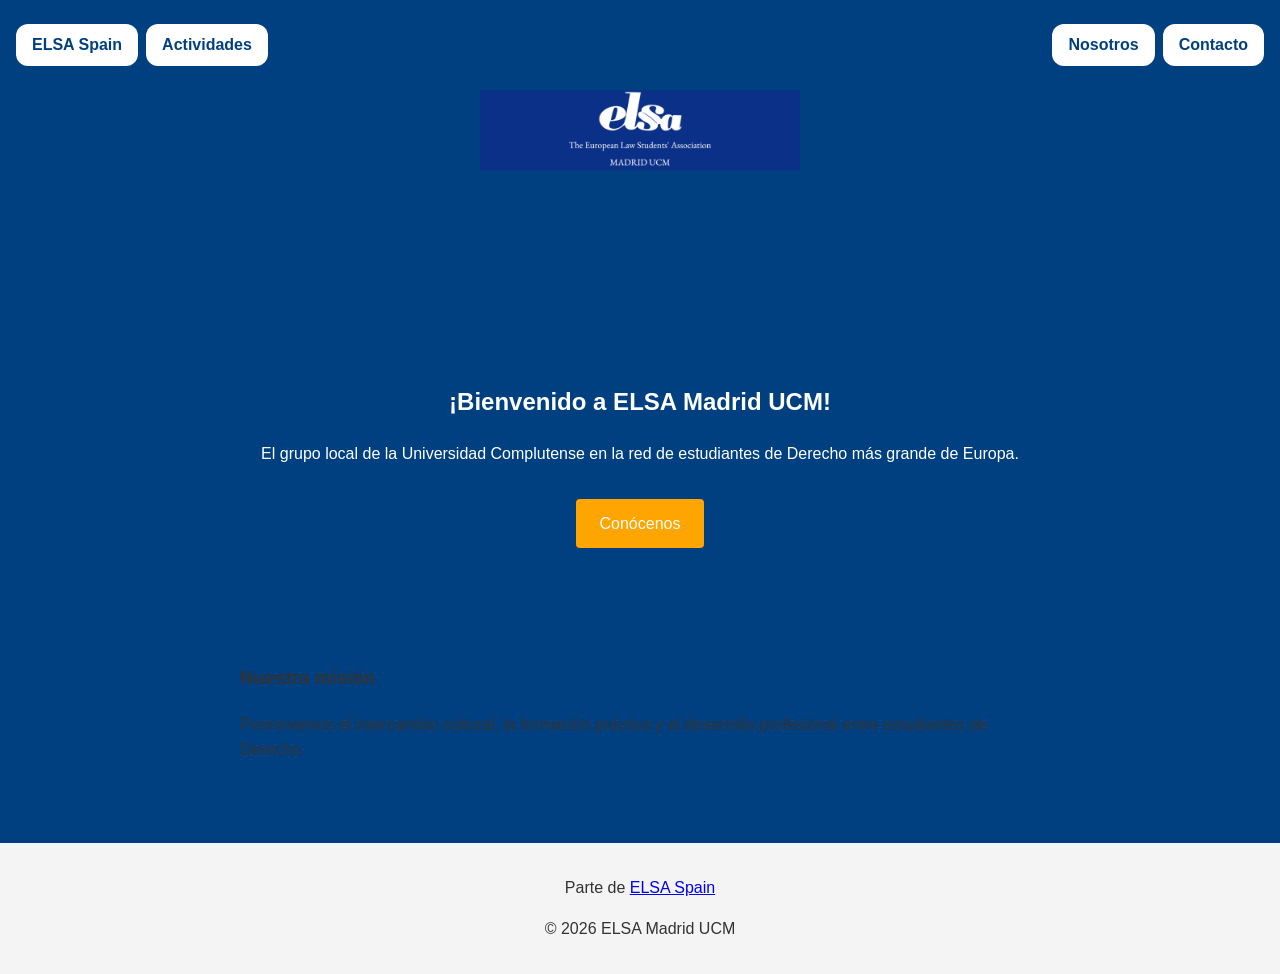
==== index.html @ 3b9e15f2 "primera vista piloto" ====
<!DOCTYPE html>
<html lang="es">
<head>
    <meta charset="UTF-8">
    <meta name="viewport" content="width=device-width, initial-scale=1.0">
    <title>ELSA Madrid UCM</title>
    <link rel="stylesheet" href="assets/css/style.css">
</head>
<body>
    <header>
        <div class="top-bar">
            <div class="left-links">
                <a href="https://elsaspain.org" target="_blank" rel="noopener">ELSA Spain</a>
                <a href="events.html">Actividades</a>
            </div>
            <div class="right-links">
                <a href="about.html">Nosotros</a>
                <a href="contact.html">Contacto</a>
            </div>
        </div>
        <div class="main-header">
            <!-- central logo, replace src with actual file name (assets/images/elsa-blue.png) -->
            <a href="index.html"><img class="logo" src="assets/images/elsa-blue.png" alt="ELSA logo"></a>
        </div>
        <nav>
            <ul>
                <li><a href="index.html">Inicio</a></li>
                <li><a href="about.html">Quiénes somos</a></li>
                <li><a href="events.html">Eventos</a></li>
                <li><a href="blog.html">Noticias</a></li>
                <li><a href="board.html">Junta local</a></li>
                <li><a href="contact.html">Contacto</a></li>
            </ul>
        </nav>
    </header>
    <main>
        <section class="hero">
            <h2>¡Bienvenido a ELSA Madrid UCM!</h2>
            <p>El grupo local de la Universidad Complutense en la red de estudiantes de Derecho más grande de Europa.</p>
            <a href="about.html">Conócenos</a>
        </section>
        <section class="overview">
            <h3>Nuestra misión</h3>
            <p>Promovemos el intercambio cultural, la formación práctica y el desarrollo profesional entre estudiantes de Derecho.</p>
        </section>
    </main>
    <script src="assets/js/main.js"></script>
    <footer style="text-align:center;padding:1rem;background:#f4f4f4;">
        <p>Parte de <a href="https://elsaspain.org" target="_blank" rel="noopener">ELSA Spain</a></p>
        <p>&copy; 2026 ELSA Madrid UCM</p>
    </footer>
</body>
</html>
---- assets/css/style.css ----
/* Color variables */
:root {
    --elsa-blue: #004080;
    --elsa-orange: #ffa500;
    --elsa-white: #ffffff;
    --text-color: #333;
}

/* Global styles */
body {
    font-family: Arial, sans-serif;
    margin: 0;
    padding: 0;
    line-height: 1.6;
    color: var(--text-color);
    background: var(--elsa-blue);
}

/* top bar links */
.top-bar {
    display: flex;
    justify-content: space-between;
    align-items: center;
    padding: 0.5rem 1rem;
}
.top-bar .left-links, .top-bar .right-links {
    display: flex;
    gap: 0.5rem;
}
.top-bar a {
    background: var(--elsa-white);
    color: var(--elsa-blue);
    padding: 0.5rem 1rem;
    border-radius: 12px;
    text-decoration: none;
    font-weight: bold;
    transition: background 0.3s;
}
.top-bar a:hover {
    background: var(--elsa-orange);
    color: var(--elsa-white);
}

/* header adjustments for logo centered */
header {
    background: var(--elsa-blue);
    color: var(--elsa-white);
    padding: 0;
    position: relative;
    z-index: 10;
}
header .main-header {
    display: flex;
    justify-content: center;
    align-items: center;
    padding: 1rem 0;
}
header .main-header img.logo {
    max-height: 80px;
    cursor: pointer;
}

nav ul {
    display: flex;
    list-style: none;
    justify-content: center;
    padding: 0;
    flex-wrap: wrap;
}
header {
    background: var(--elsa-blue);
    color: var(--elsa-white);
    padding: 1rem 0;
    position: relative;
    z-index: 10;
}
header h1 {
    margin: 0;
    text-align: center;
}
nav ul {
    display: flex;
    list-style: none;
    justify-content: center;
    padding: 0;
    flex-wrap: wrap;
}
nav li {
    margin: 0 1rem;
}
nav a {
    color: var(--elsa-white);
    text-decoration: none;
    transition: color 0.3s;
}
nav a:hover {
    color: var(--elsa-orange);
}

/* wave effect under header */
header::after {
    content: '';
    display: block;
    position: absolute;
    bottom: -1px;
    left: 0;
    width: 100%;
    height: 100px;
    background: var(--elsa-blue);
    clip-path: polygon(0 40%, 10% 33%, 20% 45%, 30% 30%, 40% 50%, 50% 35%, 60% 45%, 70% 30%, 80% 40%, 90% 25%, 100% 45%, 100% 100%, 0% 100%);
}

main {
    padding: 2rem;
    animation: fadeIn 0.8s ease-in;
}

@keyframes fadeIn {
    from { opacity: 0; transform: translateY(10px); }
    to { opacity: 1; transform: translateY(0); }
}

form {
    display: flex;
    flex-direction: column;
    max-width: 400px;
    margin: 0 auto;
}
form label {
    margin-top: 0.5rem;
}
form input, form textarea {
    padding: 0.5rem;
    margin-top: 0.25rem;
    border: 1px solid #ccc;
    border-radius: 4px;
}
button {
    margin-top: 1rem;
    padding: 0.75rem;
    background: var(--elsa-blue);
    color: var(--elsa-white);
    border: none;
    cursor: pointer;
    border-radius: 4px;
    transition: background 0.3s;
}
button:hover {
    background: var(--elsa-orange);
}

/* responsive tweaks */
@media (max-width: 600px) {
    nav ul {
        flex-direction: column;
    }
    nav li {
        margin: 0.5rem 0;
    }
}

/* hero section */
.hero {
    text-align:center;
    padding:4rem 2rem;
    background:var(--elsa-blue);
    color:var(--elsa-white);
}
.hero h2, .hero p {
    color: var(--elsa-white);
}
.hero a {
    display:inline-block;
    margin-top:1rem;
    padding:0.75rem 1.5rem;
    background:var(--elsa-orange);
    color:var(--elsa-white);
    text-decoration:none;
    border-radius:4px;
    transition: background 0.3s;
}
.hero a:hover { background: var(--elsa-white); color: var(--elsa-blue); }.hero a {
    display:inline-block;
    margin-top:1rem;
    padding:0.75rem 1.5rem;
    background:var(--elsa-orange);
    color:var(--elsa-white);
    text-decoration:none;
    border-radius:4px;
    transition: background 0.3s;
}
.hero a:hover { background: var(--elsa-white); color: var(--elsa-blue); }

.overview {
    padding:2rem;
    max-width:800px;
    margin:0 auto;
}

/* event and post cards */
.events-container, .posts-container {
    display: grid;
    grid-template-columns: repeat(auto-fit,minmax(250px,1fr));
    gap: 1rem;
}
.event-card, .post-card {
    border: 1px solid #ddd;
    border-radius: 6px;
    padding: 1rem;
    background:#fff;
    transition: transform 0.3s, box-shadow 0.3s;
}
.event-card:hover, .post-card:hover {
    transform: translateY(-4px);
    box-shadow: 0 4px 12px rgba(0,0,0,0.1);
}
.event-card h4, .post-card h4 {
    margin-top: 0;
}
.event-card small, .post-card small {
    color: #666;
}
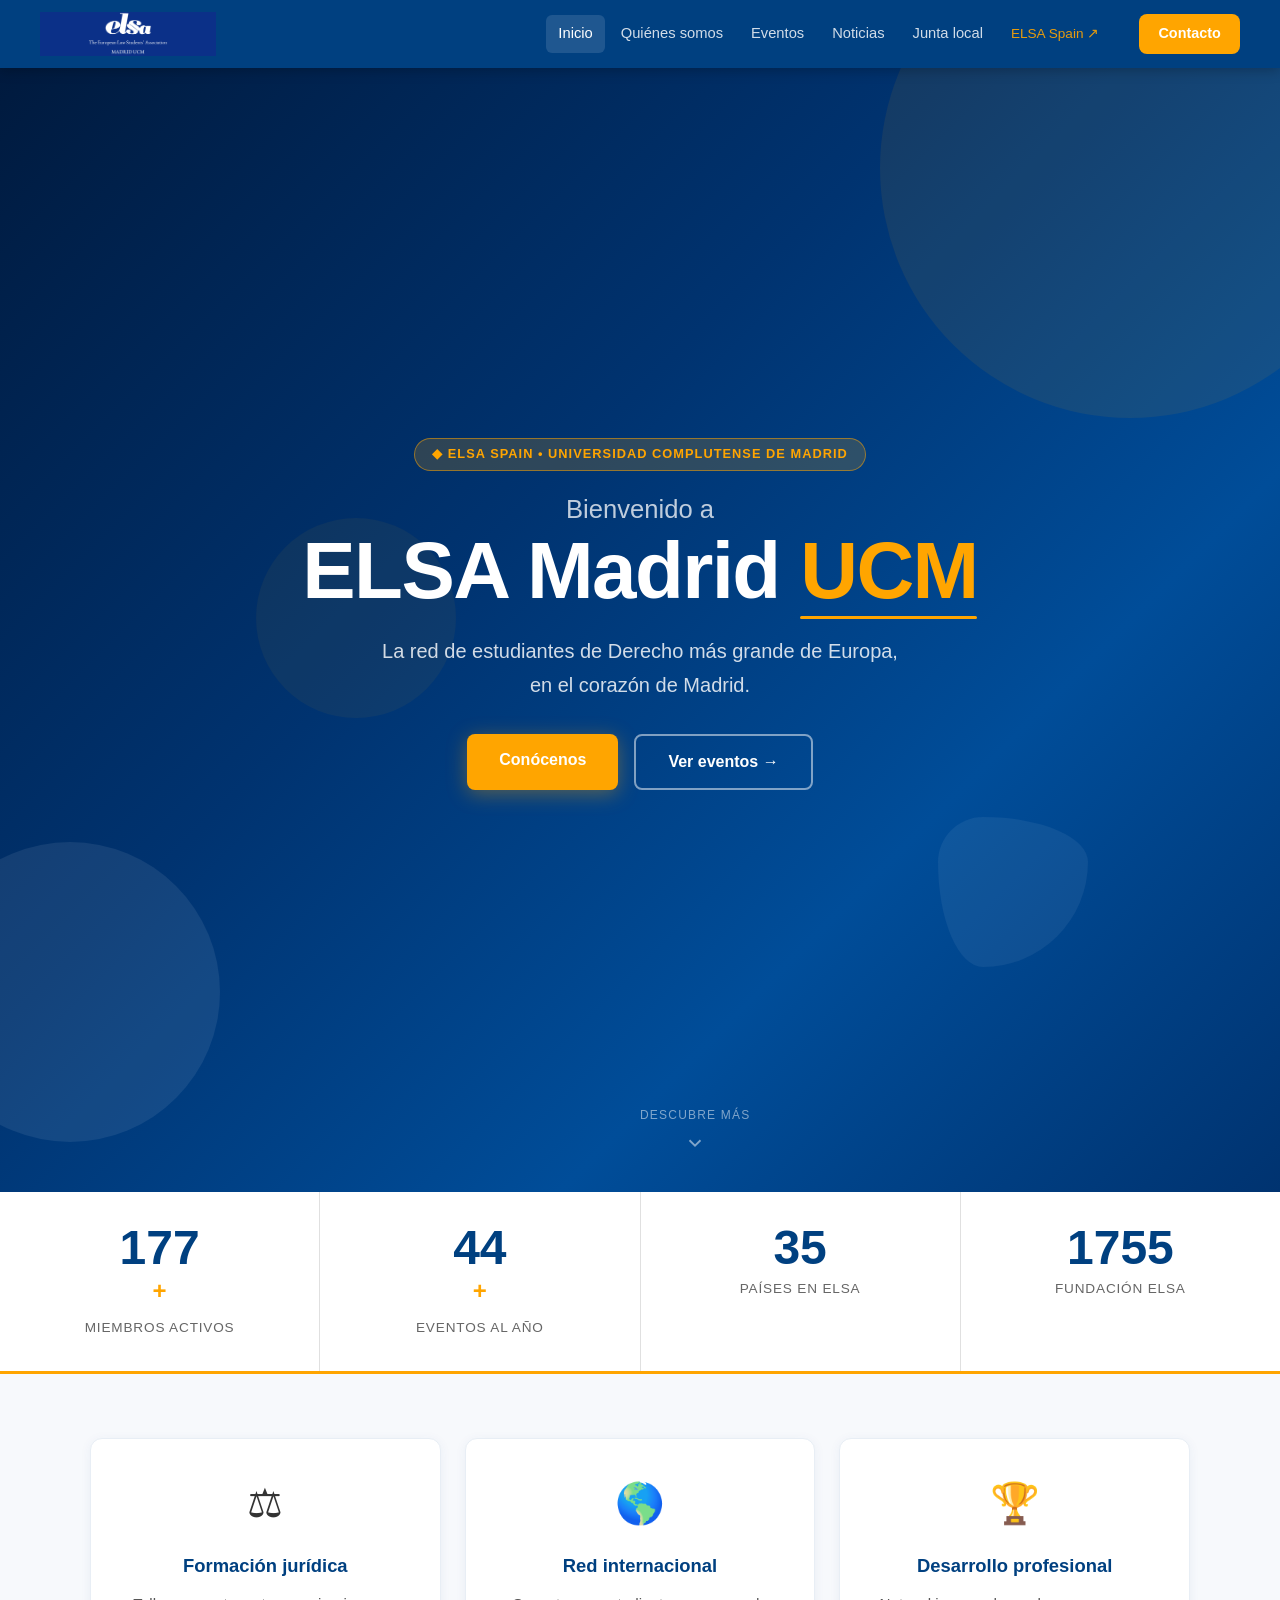
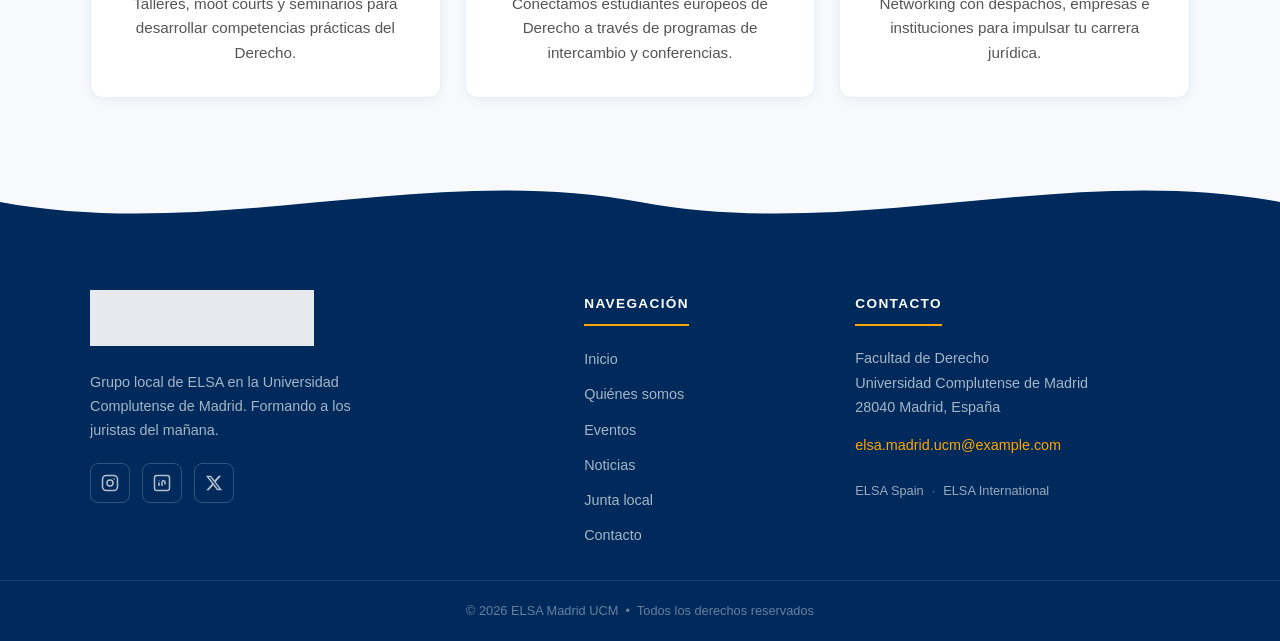
==== commit ef1ff43c: "mejorada la pantalla de inicio" ====
--- a/index.html
+++ b/index.html
@@ -7,47 +7,152 @@
     <link rel="stylesheet" href="assets/css/style.css">
 </head>
 <body>
-    <header>
-        <div class="top-bar">
-            <div class="left-links">
-                <a href="https://elsaspain.org" target="_blank" rel="noopener">ELSA Spain</a>
-                <a href="events.html">Actividades</a>
+    <header class="navbar" id="navbar">
+        <div class="navbar-inner">
+            <a href="index.html" class="navbar-logo">
+                <img src="assets/images/elsa-blue.png" alt="ELSA Madrid UCM">
+            </a>
+            <nav class="navbar-nav" id="navbar-nav">
+                <a href="index.html" class="nav-link active">Inicio</a>
+                <a href="about.html" class="nav-link">Quiénes somos</a>
+                <a href="events.html" class="nav-link">Eventos</a>
+                <a href="blog.html" class="nav-link">Noticias</a>
+                <a href="board.html" class="nav-link">Junta local</a>
+                <a href="https://elsaspain.org" class="nav-link nav-external" target="_blank" rel="noopener">ELSA Spain ↗</a>
+            </nav>
+            <a href="contact.html" class="navbar-cta">Contacto</a>
+            <button class="navbar-burger" id="navbar-burger" aria-label="Abrir menú" aria-expanded="false">
+                <span></span><span></span><span></span>
+            </button>
+        </div>
+    </header>
+    <main>
+        <!-- HERO -->
+        <section class="hero" id="hero">
+            <div class="hero-shapes">
+                <div class="shape shape-1"></div>
+                <div class="shape shape-2"></div>
+                <div class="shape shape-3"></div>
+                <div class="shape shape-4"></div>
             </div>
-            <div class="right-links">
-                <a href="about.html">Nosotros</a>
-                <a href="contact.html">Contacto</a>
+            <div class="hero-content">
+                <div class="hero-badge" data-animate="fade-down">&#9670; ELSA Spain &bull; Universidad Complutense de Madrid</div>
+                <h1 class="hero-title" data-animate="fade-up">
+                    <span class="hero-title-line">Bienvenido a</span>
+                    <span class="hero-title-main">ELSA Madrid <em>UCM</em></span>
+                </h1>
+                <p class="hero-subtitle" data-animate="fade-up" data-delay="200">
+                    La red de estudiantes de Derecho más grande de Europa,<br>en el corazón de Madrid.
+                </p>
+                <div class="hero-actions" data-animate="fade-up" data-delay="400">
+                    <a href="about.html" class="btn-primary">Conócenos</a>
+                    <a href="events.html" class="btn-outline">Ver eventos &rarr;</a>
+                </div>
+            </div>
+            <div class="hero-scroll-indicator">
+                <span>Descubre más</span>
+                <div class="scroll-chevron">
+                    <svg viewBox="0 0 24 24" fill="none" stroke="currentColor" stroke-width="2">
+                        <polyline points="6 9 12 15 18 9"></polyline>
+                    </svg>
+                </div>
+            </div>
+        </section>
+
+        <!-- STATS -->
+        <section class="stats-strip">
+            <div class="stat-item" data-animate="fade-up">
+                <span class="stat-number" data-target="200">0</span><span class="stat-suffix">+</span>
+                <span class="stat-label">Miembros activos</span>
+            </div>
+            <div class="stat-item" data-animate="fade-up" data-delay="100">
+                <span class="stat-number" data-target="50">0</span><span class="stat-suffix">+</span>
+                <span class="stat-label">Eventos al año</span>
+            </div>
+            <div class="stat-item" data-animate="fade-up" data-delay="200">
+                <span class="stat-number" data-target="40">0</span><span class="stat-suffix"></span>
+                <span class="stat-label">Países en ELSA</span>
+            </div>
+            <div class="stat-item" data-animate="fade-up" data-delay="300">
+                <span class="stat-number" data-target="1986">0</span><span class="stat-suffix"></span>
+                <span class="stat-label">Fundación ELSA</span>
+            </div>
+        </section>
+
+        <!-- OVERVIEW -->
+        <section class="overview">
+            <div class="overview-grid">
+                <div class="overview-card" data-animate="fade-up">
+                    <div class="overview-icon">&#9878;</div>
+                    <h3>Formación jurídica</h3>
+                    <p>Talleres, moot courts y seminarios para desarrollar competencias prácticas del Derecho.</p>
+                </div>
+                <div class="overview-card" data-animate="fade-up" data-delay="150">
+                    <div class="overview-icon">&#127758;</div>
+                    <h3>Red internacional</h3>
+                    <p>Conectamos estudiantes europeos de Derecho a través de programas de intercambio y conferencias.</p>
+                </div>
+                <div class="overview-card" data-animate="fade-up" data-delay="300">
+                    <div class="overview-icon">&#127942;</div>
+                    <h3>Desarrollo profesional</h3>
+                    <p>Networking con despachos, empresas e instituciones para impulsar tu carrera jurídica.</p>
+                </div>
+            </div>
+        </section>
+    </main>
+
+    <script src="assets/js/main.js"></script>
+
+    <!-- FOOTER -->
+    <footer class="site-footer">
+        <div class="footer-wave">
+            <svg viewBox="0 0 1440 80" preserveAspectRatio="none" xmlns="http://www.w3.org/2000/svg">
+                <path d="M0,40 C240,80 480,0 720,40 C960,80 1200,0 1440,40 L1440,80 L0,80 Z" fill="#002a5c"/>
+            </svg>
+        </div>
+        <div class="footer-inner">
+            <div class="footer-brand">
+                <img src="assets/images/elsa-blue.png" alt="ELSA Madrid UCM" class="footer-logo">
+                <p>Grupo local de ELSA en la Universidad Complutense de Madrid. Formando a los juristas del mañana.</p>
+                <div class="footer-social">
+                    <a href="#" aria-label="Instagram" class="social-link">
+                        <svg viewBox="0 0 24 24" fill="none" stroke="currentColor" stroke-width="2"><rect x="2" y="2" width="20" height="20" rx="5"/><circle cx="12" cy="12" r="4"/><circle cx="17.5" cy="6.5" r="1" fill="currentColor" stroke="none"/></svg>
+                    </a>
+                    <a href="#" aria-label="LinkedIn" class="social-link">
+                        <svg viewBox="0 0 24 24" fill="none" stroke="currentColor" stroke-width="2"><rect x="2" y="2" width="20" height="20" rx="3"/><line x1="8" y1="11" x2="8" y2="16"/><line x1="8" y1="8" x2="8" y2="8.5"/><path d="M12 11v5M12 11c0-1.5 1-2 2-2s2 .5 2 2v3"/></svg>
+                    </a>
+                    <a href="#" aria-label="Twitter / X" class="social-link">
+                        <svg viewBox="0 0 24 24" fill="currentColor" stroke="none"><path d="M18.244 2.25h3.308l-7.227 8.26 8.502 11.24H16.17l-5.214-6.817L4.99 21.75H1.68l7.73-8.835L1.254 2.25H8.08l4.713 6.231zm-1.161 17.52h1.833L7.084 4.126H5.117z"/></svg>
+                    </a>
+                </div>
+            </div>
+            <div class="footer-nav">
+                <h4>Navegación</h4>
+                <ul>
+                    <li><a href="index.html">Inicio</a></li>
+                    <li><a href="about.html">Quiénes somos</a></li>
+                    <li><a href="events.html">Eventos</a></li>
+                    <li><a href="blog.html">Noticias</a></li>
+                    <li><a href="board.html">Junta local</a></li>
+                    <li><a href="contact.html">Contacto</a></li>
+                </ul>
+            </div>
+            <div class="footer-contact">
+                <h4>Contacto</h4>
+                <address>
+                    <p>Facultad de Derecho<br>Universidad Complutense de Madrid<br>28040 Madrid, España</p>
+                </address>
+                <a href="mailto:elsa.madrid.ucm@example.com" class="footer-email">elsa.madrid.ucm@example.com</a>
+                <div class="footer-orgs">
+                    <a href="https://elsaspain.org" target="_blank" rel="noopener" class="footer-org-link">ELSA Spain</a>
+                    <span>·</span>
+                    <a href="https://elsa.org" target="_blank" rel="noopener" class="footer-org-link">ELSA International</a>
+                </div>
             </div>
         </div>
-        <div class="main-header">
-            <!-- central logo, replace src with actual file name (assets/images/elsa-blue.png) -->
-            <a href="index.html"><img class="logo" src="assets/images/elsa-blue.png" alt="ELSA logo"></a>
+        <div class="footer-bottom">
+            <p>&copy; 2026 ELSA Madrid UCM &nbsp;&bull;&nbsp; Todos los derechos reservados</p>
         </div>
-        <nav>
-            <ul>
-                <li><a href="index.html">Inicio</a></li>
-                <li><a href="about.html">Quiénes somos</a></li>
-                <li><a href="events.html">Eventos</a></li>
-                <li><a href="blog.html">Noticias</a></li>
-                <li><a href="board.html">Junta local</a></li>
-                <li><a href="contact.html">Contacto</a></li>
-            </ul>
-        </nav>
-    </header>
-    <main>
-        <section class="hero">
-            <h2>¡Bienvenido a ELSA Madrid UCM!</h2>
-            <p>El grupo local de la Universidad Complutense en la red de estudiantes de Derecho más grande de Europa.</p>
-            <a href="about.html">Conócenos</a>
-        </section>
-        <section class="overview">
-            <h3>Nuestra misión</h3>
-            <p>Promovemos el intercambio cultural, la formación práctica y el desarrollo profesional entre estudiantes de Derecho.</p>
-        </section>
-    </main>
-    <script src="assets/js/main.js"></script>
-    <footer style="text-align:center;padding:1rem;background:#f4f4f4;">
-        <p>Parte de <a href="https://elsaspain.org" target="_blank" rel="noopener">ELSA Spain</a></p>
-        <p>&copy; 2026 ELSA Madrid UCM</p>
     </footer>
 </body>
 </html>
--- a/assets/css/style.css
+++ b/assets/css/style.css
@@ -13,105 +13,154 @@
     padding: 0;
     line-height: 1.6;
     color: var(--text-color);
+    background: #f7f9fc;
+}
+
+/* =============================================
+   NAVBAR
+   ============================================= */
+.navbar {
     background: var(--elsa-blue);
-}
-
-/* top bar links */
-.top-bar {
-    display: flex;
-    justify-content: space-between;
+    position: sticky;
+    top: 0;
+    z-index: 200;
+    box-shadow: 0 2px 12px rgba(0,0,0,0.25);
+    transition: transform 0.3s ease;
+}
+.navbar.hide {
+    transform: translateY(-100%);
+}
+.navbar-inner {
+    display: flex;
     align-items: center;
-    padding: 0.5rem 1rem;
-}
-.top-bar .left-links, .top-bar .right-links {
-    display: flex;
-    gap: 0.5rem;
-}
-.top-bar a {
+    max-width: 1200px;
+    margin: 0 auto;
+    padding: 0 1.5rem;
+    height: 68px;
+    gap: 1rem;
+}
+
+/* Logo */
+.navbar-logo {
+    flex-shrink: 0;
+    display: flex;
+    align-items: center;
+    text-decoration: none;
+}
+.navbar-logo img {
+    height: 44px;
+    display: block;
+}
+
+/* Nav links */
+.navbar-nav {
+    display: flex;
+    align-items: center;
+    gap: 0.25rem;
+    margin-left: auto;
+}
+.nav-link {
+    color: rgba(255,255,255,0.82);
+    text-decoration: none;
+    font-size: 0.92rem;
+    font-weight: 500;
+    padding: 0.45rem 0.75rem;
+    border-radius: 6px;
+    transition: background 0.2s, color 0.2s;
+    white-space: nowrap;
+}
+.nav-link:hover,
+.nav-link.active {
+    background: rgba(255,255,255,0.12);
+    color: var(--elsa-white);
+}
+.nav-link.nav-external {
+    color: rgba(255,165,0,0.9);
+    font-size: 0.85rem;
+}
+.nav-link.nav-external:hover {
+    color: var(--elsa-orange);
+    background: rgba(255,165,0,0.1);
+}
+
+/* CTA button */
+.navbar-cta {
+    flex-shrink: 0;
+    display: inline-block;
+    padding: 0.5rem 1.2rem;
+    background: var(--elsa-orange);
+    color: var(--elsa-white);
+    text-decoration: none;
+    border-radius: 8px;
+    font-weight: 700;
+    font-size: 0.9rem;
+    margin-left: 0.75rem;
+    transition: background 0.2s, transform 0.2s;
+    white-space: nowrap;
+}
+.navbar-cta:hover {
+    background: #e69500;
+    transform: translateY(-1px);
+}
+
+/* Hamburger button */
+.navbar-burger {
+    display: none;
+    flex-direction: column;
+    justify-content: center;
+    gap: 5px;
+    background: none;
+    border: none;
+    cursor: pointer;
+    padding: 0.4rem;
+    margin-left: auto;
+    border-radius: 6px;
+    transition: background 0.2s;
+}
+.navbar-burger:hover { background: rgba(255,255,255,0.1); }
+.navbar-burger span {
+    display: block;
+    width: 24px;
+    height: 2px;
     background: var(--elsa-white);
-    color: var(--elsa-blue);
-    padding: 0.5rem 1rem;
-    border-radius: 12px;
-    text-decoration: none;
-    font-weight: bold;
-    transition: background 0.3s;
-}
-.top-bar a:hover {
-    background: var(--elsa-orange);
-    color: var(--elsa-white);
-}
-
-/* header adjustments for logo centered */
-header {
-    background: var(--elsa-blue);
-    color: var(--elsa-white);
+    border-radius: 2px;
+    transition: transform 0.3s, opacity 0.3s;
+}
+.navbar-burger.open span:nth-child(1) { transform: translateY(7px) rotate(45deg); }
+.navbar-burger.open span:nth-child(2) { opacity: 0; }
+.navbar-burger.open span:nth-child(3) { transform: translateY(-7px) rotate(-45deg); }
+
+/* Mobile */
+@media (max-width: 768px) {
+    .navbar-nav {
+        display: none;
+        flex-direction: column;
+        align-items: stretch;
+        gap: 0;
+        position: absolute;
+        top: 68px;
+        left: 0; right: 0;
+        background: #003370;
+        padding: 0.75rem 1rem 1rem;
+        box-shadow: 0 8px 20px rgba(0,0,0,0.3);
+        margin-left: 0;
+    }
+    .navbar-nav.open {
+        display: flex;
+    }
+    .nav-link {
+        padding: 0.7rem 0.75rem;
+        font-size: 1rem;
+        border-bottom: 1px solid rgba(255,255,255,0.07);
+    }
+    .nav-link:last-child { border-bottom: none; }
+    .navbar-cta { display: none; }
+    .navbar-burger { display: flex; }
+    .navbar { position: sticky; }
+}
+
+main {
     padding: 0;
-    position: relative;
-    z-index: 10;
-}
-header .main-header {
-    display: flex;
-    justify-content: center;
-    align-items: center;
-    padding: 1rem 0;
-}
-header .main-header img.logo {
-    max-height: 80px;
-    cursor: pointer;
-}
-
-nav ul {
-    display: flex;
-    list-style: none;
-    justify-content: center;
-    padding: 0;
-    flex-wrap: wrap;
-}
-header {
-    background: var(--elsa-blue);
-    color: var(--elsa-white);
-    padding: 1rem 0;
-    position: relative;
-    z-index: 10;
-}
-header h1 {
-    margin: 0;
-    text-align: center;
-}
-nav ul {
-    display: flex;
-    list-style: none;
-    justify-content: center;
-    padding: 0;
-    flex-wrap: wrap;
-}
-nav li {
-    margin: 0 1rem;
-}
-nav a {
-    color: var(--elsa-white);
-    text-decoration: none;
-    transition: color 0.3s;
-}
-nav a:hover {
-    color: var(--elsa-orange);
-}
-
-/* wave effect under header */
-header::after {
-    content: '';
-    display: block;
-    position: absolute;
-    bottom: -1px;
-    left: 0;
-    width: 100%;
-    height: 100px;
-    background: var(--elsa-blue);
-    clip-path: polygon(0 40%, 10% 33%, 20% 45%, 30% 30%, 40% 50%, 50% 35%, 60% 45%, 70% 30%, 80% 40%, 90% 25%, 100% 45%, 100% 100%, 0% 100%);
-}
-
-main {
-    padding: 2rem;
     animation: fadeIn 0.8s ease-in;
 }
 
@@ -149,52 +198,324 @@
     background: var(--elsa-orange);
 }
 
-/* responsive tweaks */
-@media (max-width: 600px) {
-    nav ul {
-        flex-direction: column;
-    }
-    nav li {
-        margin: 0.5rem 0;
-    }
-}
-
-/* hero section */
+/* =============================================
+   HERO SECTION
+   ============================================= */
 .hero {
-    text-align:center;
-    padding:4rem 2rem;
-    background:var(--elsa-blue);
-    color:var(--elsa-white);
-}
-.hero h2, .hero p {
-    color: var(--elsa-white);
-}
-.hero a {
-    display:inline-block;
-    margin-top:1rem;
-    padding:0.75rem 1.5rem;
-    background:var(--elsa-orange);
-    color:var(--elsa-white);
-    text-decoration:none;
-    border-radius:4px;
-    transition: background 0.3s;
-}
-.hero a:hover { background: var(--elsa-white); color: var(--elsa-blue); }.hero a {
-    display:inline-block;
-    margin-top:1rem;
-    padding:0.75rem 1.5rem;
-    background:var(--elsa-orange);
-    color:var(--elsa-white);
-    text-decoration:none;
-    border-radius:4px;
-    transition: background 0.3s;
-}
-.hero a:hover { background: var(--elsa-white); color: var(--elsa-blue); }
-
+    position: relative;
+    min-height: 100vh;
+    display: flex;
+    flex-direction: column;
+    align-items: center;
+    justify-content: center;
+    overflow: hidden;
+    background: linear-gradient(135deg, #001a3e 0%, #003370 40%, #004d99 70%, #003370 100%);
+    color: var(--elsa-white);
+    text-align: center;
+    padding: 6rem 2rem 8rem;
+}
+
+/* Floating decorative shapes */
+.hero-shapes {
+    position: absolute;
+    inset: 0;
+    pointer-events: none;
+    overflow: hidden;
+}
+.shape {
+    position: absolute;
+    border-radius: 50%;
+    opacity: 0.08;
+    animation: shapeDrift 12s ease-in-out infinite alternate;
+}
+.shape-1 {
+    width: 500px; height: 500px;
+    background: var(--elsa-orange);
+    top: -150px; right: -100px;
+    animation-duration: 14s;
+}
+.shape-2 {
+    width: 300px; height: 300px;
+    background: var(--elsa-white);
+    bottom: 50px; left: -80px;
+    animation-duration: 10s;
+    animation-delay: -3s;
+}
+.shape-3 {
+    width: 200px; height: 200px;
+    background: var(--elsa-orange);
+    top: 40%; left: 20%;
+    animation-duration: 16s;
+    animation-delay: -6s;
+    opacity: 0.05;
+}
+.shape-4 {
+    width: 150px; height: 150px;
+    background: var(--elsa-white);
+    bottom: 20%; right: 15%;
+    animation-duration: 11s;
+    animation-delay: -2s;
+    opacity: 0.06;
+    border-radius: 30% 70% 70% 30% / 30% 30% 70% 70%;
+}
+@keyframes shapeDrift {
+    from { transform: translate(0, 0) scale(1) rotate(0deg); }
+    to   { transform: translate(30px, 20px) scale(1.08) rotate(8deg); }
+}
+
+/* Hero content area */
+.hero-content {
+    position: relative;
+    z-index: 2;
+    max-width: 800px;
+}
+
+.hero-badge {
+    display: inline-block;
+    background: rgba(255,165,0,0.18);
+    border: 1px solid rgba(255,165,0,0.5);
+    color: var(--elsa-orange);
+    padding: 0.35rem 1.1rem;
+    border-radius: 999px;
+    font-size: 0.8rem;
+    font-weight: 700;
+    letter-spacing: 0.08em;
+    text-transform: uppercase;
+    margin-bottom: 1.5rem;
+    opacity: 0;
+    transform: translateY(-20px);
+    animation: heroFadeDown 0.8s ease forwards 0.2s;
+}
+
+.hero-title {
+    margin: 0 0 1.2rem;
+    line-height: 1.1;
+    display: flex;
+    flex-direction: column;
+    gap: 0.2rem;
+}
+.hero-title-line {
+    display: block;
+    font-size: clamp(1.2rem, 3vw, 1.6rem);
+    font-weight: 400;
+    color: rgba(255,255,255,0.75);
+    opacity: 0;
+    transform: translateY(30px);
+    animation: heroFadeUp 0.8s ease forwards 0.4s;
+}
+.hero-title-main {
+    display: block;
+    font-size: clamp(2.5rem, 7vw, 5rem);
+    font-weight: 900;
+    color: var(--elsa-white);
+    letter-spacing: -0.02em;
+    opacity: 0;
+    transform: translateY(30px);
+    animation: heroFadeUp 0.8s ease forwards 0.55s;
+}
+.hero-title-main em {
+    font-style: normal;
+    color: var(--elsa-orange);
+    position: relative;
+}
+.hero-title-main em::after {
+    content: '';
+    position: absolute;
+    left: 0; bottom: -4px;
+    width: 100%; height: 3px;
+    background: var(--elsa-orange);
+    border-radius: 2px;
+    transform: scaleX(0);
+    transform-origin: left;
+    animation: underlineGrow 0.6s ease forwards 1.3s;
+}
+@keyframes underlineGrow {
+    to { transform: scaleX(1); }
+}
+
+.hero-subtitle {
+    font-size: clamp(1rem, 2.5vw, 1.25rem);
+    color: rgba(255,255,255,0.82);
+    max-width: 600px;
+    margin: 0 auto 2rem;
+    line-height: 1.7;
+    opacity: 0;
+    transform: translateY(20px);
+    animation: heroFadeUp 0.8s ease forwards 0.75s;
+}
+
+/* Hero buttons */
+.hero-actions {
+    display: flex;
+    gap: 1rem;
+    justify-content: center;
+    flex-wrap: wrap;
+    opacity: 0;
+    transform: translateY(20px);
+    animation: heroFadeUp 0.8s ease forwards 0.95s;
+}
+.btn-primary {
+    display: inline-block;
+    padding: 0.85rem 2rem;
+    background: var(--elsa-orange);
+    color: var(--elsa-white);
+    text-decoration: none;
+    border-radius: 8px;
+    font-weight: 700;
+    font-size: 1rem;
+    transition: transform 0.2s, box-shadow 0.2s, background 0.2s;
+    box-shadow: 0 4px 20px rgba(255,165,0,0.35);
+}
+.btn-primary:hover {
+    background: #e69500;
+    transform: translateY(-3px);
+    box-shadow: 0 8px 30px rgba(255,165,0,0.5);
+}
+.btn-outline {
+    display: inline-block;
+    padding: 0.85rem 2rem;
+    background: transparent;
+    color: var(--elsa-white);
+    text-decoration: none;
+    border-radius: 8px;
+    font-weight: 700;
+    font-size: 1rem;
+    border: 2px solid rgba(255,255,255,0.5);
+    transition: transform 0.2s, border-color 0.2s, background 0.2s;
+}
+.btn-outline:hover {
+    border-color: var(--elsa-white);
+    background: rgba(255,255,255,0.1);
+    transform: translateY(-3px);
+}
+
+/* Scroll indicator */
+.hero-scroll-indicator {
+    position: absolute;
+    bottom: 2rem;
+    left: 50%;
+    transform: translateX(-50%);
+    display: flex;
+    flex-direction: column;
+    align-items: center;
+    gap: 0.4rem;
+    color: rgba(255,255,255,0.5);
+    font-size: 0.75rem;
+    letter-spacing: 0.1em;
+    text-transform: uppercase;
+    z-index: 2;
+    opacity: 0;
+    animation: heroFadeUp 1s ease forwards 1.5s;
+}
+.scroll-chevron {
+    animation: scrollBounce 1.5s ease-in-out infinite;
+}
+.scroll-chevron svg {
+    width: 22px; height: 22px;
+    stroke: rgba(255,255,255,0.5);
+}
+@keyframes scrollBounce {
+    0%, 100% { transform: translateY(0); }
+    50% { transform: translateY(6px); }
+}
+
+/* Hero keyframes */
+@keyframes heroFadeUp {
+    to { opacity: 1; transform: translateY(0); }
+}
+@keyframes heroFadeDown {
+    to { opacity: 1; transform: translateY(0); }
+}
+
+/* =============================================
+   STATS STRIP
+   ============================================= */
+.stats-strip {
+    display: flex;
+    justify-content: center;
+    flex-wrap: wrap;
+    gap: 0;
+    background: var(--elsa-white);
+    border-bottom: 3px solid var(--elsa-orange);
+}
+.stat-item {
+    flex: 1;
+    min-width: 150px;
+    text-align: center;
+    padding: 2rem 1rem;
+    border-right: 1px solid #e0e0e0;
+    opacity: 0;
+    transform: translateY(20px);
+    transition: opacity 0.6s ease, transform 0.6s ease;
+}
+.stat-item:last-child { border-right: none; }
+.stat-item.in-view { opacity: 1; transform: translateY(0); }
+.stat-item .stat-number {
+    display: block;
+    font-size: clamp(2rem, 4vw, 3rem);
+    font-weight: 900;
+    color: var(--elsa-blue);
+    line-height: 1;
+}
+.stat-item .stat-suffix {
+    font-size: 1.5rem;
+    font-weight: 900;
+    color: var(--elsa-orange);
+}
+.stat-item .stat-label {
+    display: block;
+    font-size: 0.85rem;
+    color: #666;
+    margin-top: 0.4rem;
+    text-transform: uppercase;
+    letter-spacing: 0.06em;
+}
+
+/* =============================================
+   OVERVIEW CARDS
+   ============================================= */
 .overview {
-    padding:2rem;
-    max-width:800px;
-    margin:0 auto;
+    padding: 4rem 2rem;
+    max-width: 1100px;
+    margin: 0 auto;
+    background: #f7f9fc;
+}
+.overview-grid {
+    display: grid;
+    grid-template-columns: repeat(auto-fit, minmax(250px, 1fr));
+    gap: 1.5rem;
+}
+.overview-card {
+    background: var(--elsa-white);
+    border-radius: 12px;
+    padding: 2rem 1.5rem;
+    text-align: center;
+    border: 1px solid #e8eef5;
+    box-shadow: 0 2px 12px rgba(0,64,128,0.06);
+    transition: transform 0.3s, box-shadow 0.3s;
+    opacity: 0;
+    transform: translateY(24px);
+}
+.overview-card.in-view { opacity: 1; transform: translateY(0); }
+.overview-card:hover {
+    transform: translateY(-6px);
+    box-shadow: 0 10px 30px rgba(0,64,128,0.12);
+}
+.overview-icon {
+    font-size: 2.5rem;
+    margin-bottom: 1rem;
+    display: block;
+}
+.overview-card h3 {
+    color: var(--elsa-blue);
+    margin: 0 0 0.75rem;
+    font-size: 1.15rem;
+}
+.overview-card p {
+    color: #555;
+    font-size: 0.95rem;
+    line-height: 1.6;
+    margin: 0;
 }
 
 /* event and post cards */
@@ -220,3 +541,161 @@
 .event-card small, .post-card small {
     color: #666;
 }
+/* =============================================
+   FOOTER
+   ============================================= */
+.site-footer {
+    background: #002a5c;
+    color: rgba(255,255,255,0.8);
+    position: relative;
+}
+
+/* SVG wave at the top of footer */
+.footer-wave {
+    line-height: 0;
+    background: #f7f9fc; /* match the section above */
+}
+.footer-wave svg {
+    display: block;
+    width: 100%;
+    height: 80px;
+}
+
+/* Main footer grid */
+.footer-inner {
+    display: grid;
+    grid-template-columns: 2fr 1fr 1.5fr;
+    gap: 3rem;
+    max-width: 1100px;
+    margin: 0 auto;
+    padding: 3rem 2rem 2rem;
+}
+
+/* Brand column */
+.footer-brand .footer-logo {
+    max-height: 56px;
+    margin-bottom: 1rem;
+    /* invert colors so white logo shows on dark bg */
+    filter: brightness(0) invert(1);
+    opacity: 0.9;
+}
+.footer-brand p {
+    font-size: 0.9rem;
+    line-height: 1.7;
+    color: rgba(255,255,255,0.65);
+    margin: 0 0 1.25rem;
+    max-width: 280px;
+}
+.footer-social {
+    display: flex;
+    gap: 0.75rem;
+}
+.social-link {
+    display: flex;
+    align-items: center;
+    justify-content: center;
+    width: 38px; height: 38px;
+    border-radius: 8px;
+    border: 1px solid rgba(255,255,255,0.2);
+    color: rgba(255,255,255,0.7);
+    transition: background 0.2s, color 0.2s, border-color 0.2s, transform 0.2s;
+    text-decoration: none;
+}
+.social-link svg { width: 18px; height: 18px; }
+.social-link:hover {
+    background: var(--elsa-orange);
+    border-color: var(--elsa-orange);
+    color: var(--elsa-white);
+    transform: translateY(-3px);
+}
+
+/* Navigation column */
+.footer-nav h4, .footer-contact h4 {
+    color: var(--elsa-white);
+    font-size: 0.85rem;
+    text-transform: uppercase;
+    letter-spacing: 0.1em;
+    margin: 0 0 1.25rem;
+    padding-bottom: 0.6rem;
+    border-bottom: 2px solid var(--elsa-orange);
+    display: inline-block;
+}
+.footer-nav ul {
+    list-style: none;
+    padding: 0;
+    margin: 0;
+    display: flex;
+    flex-direction: column;
+    gap: 0.6rem;
+}
+.footer-nav a {
+    color: rgba(255,255,255,0.65);
+    text-decoration: none;
+    font-size: 0.9rem;
+    transition: color 0.2s, padding-left 0.2s;
+    display: inline-block;
+}
+.footer-nav a:hover {
+    color: var(--elsa-orange);
+    padding-left: 6px;
+}
+
+/* Contact column */
+.footer-contact address {
+    font-style: normal;
+}
+.footer-contact address p {
+    color: rgba(255,255,255,0.65);
+    font-size: 0.9rem;
+    line-height: 1.7;
+    margin: 0 0 0.75rem;
+}
+.footer-email {
+    display: inline-block;
+    color: var(--elsa-orange);
+    text-decoration: none;
+    font-size: 0.9rem;
+    margin-bottom: 1rem;
+    transition: opacity 0.2s;
+}
+.footer-email:hover { opacity: 0.8; text-decoration: underline; }
+.footer-orgs {
+    display: flex;
+    align-items: center;
+    gap: 0.5rem;
+    font-size: 0.8rem;
+    color: rgba(255,255,255,0.4);
+    margin-top: 0.5rem;
+}
+.footer-org-link {
+    color: rgba(255,255,255,0.6);
+    text-decoration: none;
+    transition: color 0.2s;
+}
+.footer-org-link:hover { color: var(--elsa-orange); }
+
+/* Footer bottom bar */
+.footer-bottom {
+    border-top: 1px solid rgba(255,255,255,0.1);
+    text-align: center;
+    padding: 1.25rem 2rem;
+    font-size: 0.8rem;
+    color: rgba(255,255,255,0.4);
+}
+.footer-bottom p { margin: 0; }
+
+/* Responsive footer */
+@media (max-width: 768px) {
+    .footer-inner {
+        grid-template-columns: 1fr;
+        gap: 2rem;
+        padding: 2.5rem 1.5rem 1.5rem;
+    }
+    .footer-brand p { max-width: 100%; }
+}
+@media (max-width: 600px) {
+    .stats-strip { flex-direction: column; }
+    .stat-item { border-right: none; border-bottom: 1px solid #e0e0e0; }
+    .stat-item:last-child { border-bottom: none; }
+    .hero-scroll-indicator { display: none; }
+}
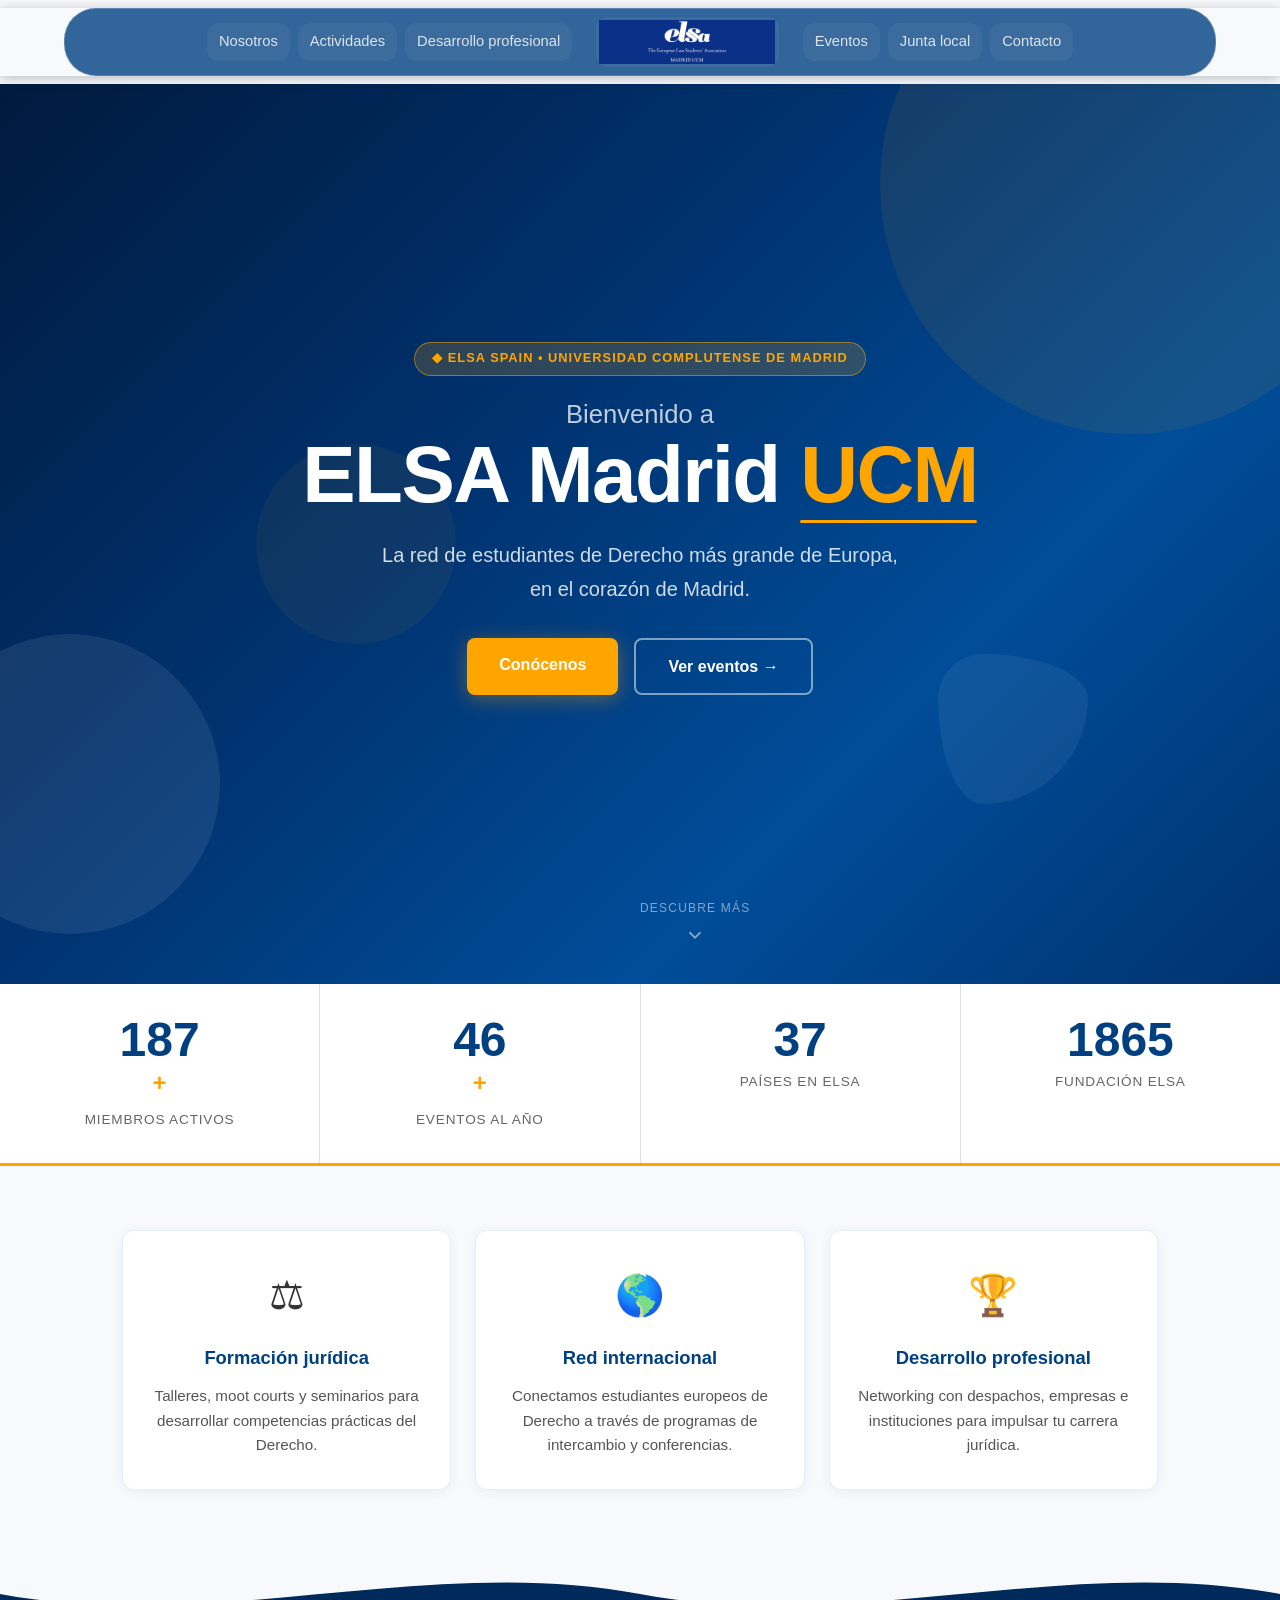
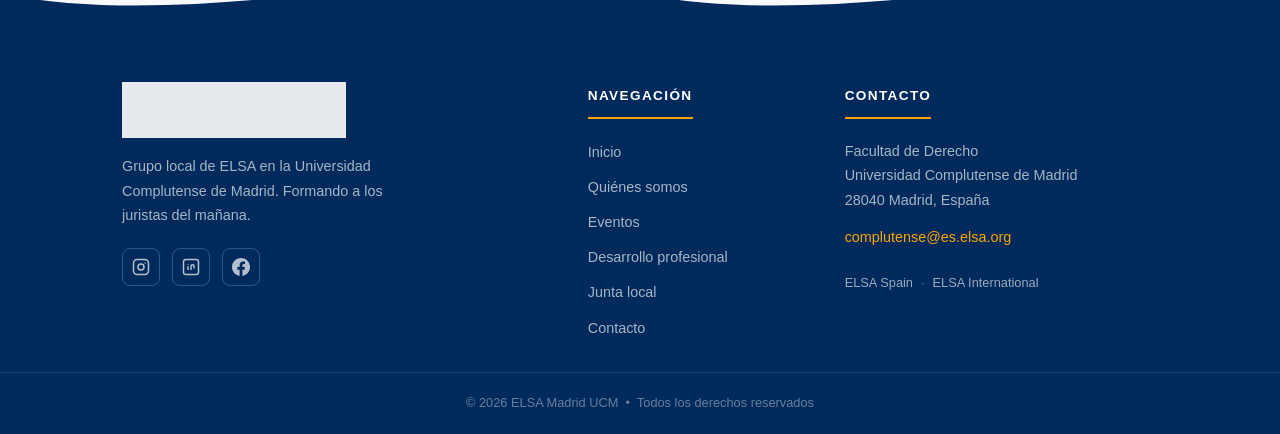
==== commit 62b5aebc: "cambios" ====
--- a/index.html
+++ b/index.html
@@ -9,18 +9,15 @@
 <body>
     <header class="navbar" id="navbar">
         <div class="navbar-inner">
-            <a href="index.html" class="navbar-logo">
-                <img src="assets/images/elsa-blue.png" alt="ELSA Madrid UCM">
-            </a>
             <nav class="navbar-nav" id="navbar-nav">
-                <a href="index.html" class="nav-link active">Inicio</a>
-                <a href="about.html" class="nav-link">Quiénes somos</a>
+                <a href="about.html" class="nav-link">Nosotros</a>
+                <a href="events.html" class="nav-link">Actividades</a>
+                <a href="blog.html" class="nav-link">Desarrollo profesional</a>
+                <a href="index.html" class="nav-logo"><img src="assets/images/elsa-blue.png" alt="ELSA logo"></a>
                 <a href="events.html" class="nav-link">Eventos</a>
-                <a href="blog.html" class="nav-link">Noticias</a>
                 <a href="board.html" class="nav-link">Junta local</a>
-                <a href="https://elsaspain.org" class="nav-link nav-external" target="_blank" rel="noopener">ELSA Spain ↗</a>
+                <a href="contact.html" class="nav-link">Contacto</a>
             </nav>
-            <a href="contact.html" class="navbar-cta">Contacto</a>
             <button class="navbar-burger" id="navbar-burger" aria-label="Abrir menú" aria-expanded="false">
                 <span></span><span></span><span></span>
             </button>
@@ -115,14 +112,14 @@
                 <img src="assets/images/elsa-blue.png" alt="ELSA Madrid UCM" class="footer-logo">
                 <p>Grupo local de ELSA en la Universidad Complutense de Madrid. Formando a los juristas del mañana.</p>
                 <div class="footer-social">
-                    <a href="#" aria-label="Instagram" class="social-link">
+                    <a href="https://www.instagram.com/elsamadriducm/?hl=es" aria-label="Instagram" class="social-link" target="_blank" rel="noopener">
                         <svg viewBox="0 0 24 24" fill="none" stroke="currentColor" stroke-width="2"><rect x="2" y="2" width="20" height="20" rx="5"/><circle cx="12" cy="12" r="4"/><circle cx="17.5" cy="6.5" r="1" fill="currentColor" stroke="none"/></svg>
                     </a>
-                    <a href="#" aria-label="LinkedIn" class="social-link">
+                    <a href="https://www.linkedin.com/company/elsa-complutense/?originalSubdomain=es" aria-label="LinkedIn" class="social-link" target="_blank" rel="noopener">
                         <svg viewBox="0 0 24 24" fill="none" stroke="currentColor" stroke-width="2"><rect x="2" y="2" width="20" height="20" rx="3"/><line x1="8" y1="11" x2="8" y2="16"/><line x1="8" y1="8" x2="8" y2="8.5"/><path d="M12 11v5M12 11c0-1.5 1-2 2-2s2 .5 2 2v3"/></svg>
                     </a>
-                    <a href="#" aria-label="Twitter / X" class="social-link">
-                        <svg viewBox="0 0 24 24" fill="currentColor" stroke="none"><path d="M18.244 2.25h3.308l-7.227 8.26 8.502 11.24H16.17l-5.214-6.817L4.99 21.75H1.68l7.73-8.835L1.254 2.25H8.08l4.713 6.231zm-1.161 17.52h1.833L7.084 4.126H5.117z"/></svg>
+                    <a href="https://www.facebook.com/DerechoUCM" aria-label="Facebook" class="social-link" target="_blank" rel="noopener">
+                        <svg viewBox="0 0 24 24" fill="currentColor" stroke="none"><path d="M24 12.073c0-6.627-5.373-12-12-12s-12 5.373-12 12c0 5.99 4.388 10.954 10.125 11.854v-8.385H7.078v-3.47h3.047V9.43c0-3.007 1.792-4.669 4.533-4.669 1.312 0 2.686.235 2.686.235v2.953H15.83c-1.491 0-1.956.925-1.956 1.874v2.25h3.328l-.532 3.47h-2.796v8.385C19.612 23.027 24 18.062 24 12.073z"/></svg>
                     </a>
                 </div>
             </div>
@@ -132,7 +129,7 @@
                     <li><a href="index.html">Inicio</a></li>
                     <li><a href="about.html">Quiénes somos</a></li>
                     <li><a href="events.html">Eventos</a></li>
-                    <li><a href="blog.html">Noticias</a></li>
+                    <li><a href="blog.html">Desarrollo profesional</a></li>
                     <li><a href="board.html">Junta local</a></li>
                     <li><a href="contact.html">Contacto</a></li>
                 </ul>
@@ -142,7 +139,7 @@
                 <address>
                     <p>Facultad de Derecho<br>Universidad Complutense de Madrid<br>28040 Madrid, España</p>
                 </address>
-                <a href="mailto:elsa.madrid.ucm@example.com" class="footer-email">elsa.madrid.ucm@example.com</a>
+                <a href="mailto:complutense@es.elsa.org" class="footer-email">complutense@es.elsa.org</a>
                 <div class="footer-orgs">
                     <a href="https://elsaspain.org" target="_blank" rel="noopener" class="footer-org-link">ELSA Spain</a>
                     <span>·</span>
--- a/assets/css/style.css
+++ b/assets/css/style.css
@@ -14,13 +14,26 @@
     line-height: 1.6;
     color: var(--text-color);
     background: #f7f9fc;
+    overflow-x: hidden;
+    box-sizing: border-box;
+}
+
+* {
+    box-sizing: border-box;
+}
+
+img {
+    max-width: 100%;
+    height: auto;
+    display: block;
 }
 
 /* =============================================
    NAVBAR
    ============================================= */
 .navbar {
-    background: var(--elsa-blue);
+    /* make the bar itself invisible so the menu looks embedded in the page */
+    background: transparent;
     position: sticky;
     top: 0;
     z-index: 200;
@@ -33,31 +46,55 @@
 .navbar-inner {
     display: flex;
     align-items: center;
-    max-width: 1200px;
-    margin: 0 auto;
-    padding: 0 1.5rem;
-    height: 68px;
+    max-width: 90%;
+    margin: 0.5rem auto;
+    padding: 0.5rem 1.5rem;
+    height: auto;
+    min-height: 68px;
     gap: 1rem;
-}
-
-/* Logo */
-.navbar-logo {
+    flex-wrap: wrap;
+    justify-content: center;
+    /* use a slightly lighter blue rectangle to stand out against the page */
+    background: rgba(0,64,128,0.8);
+    backdrop-filter: blur(6px);
+    border-radius: 32px;
+    border: 1px solid rgba(255,255,255,0.2);
+}
+
+/* Logo inside navigation */
+.nav-logo {
     flex-shrink: 0;
     display: flex;
     align-items: center;
     text-decoration: none;
-}
-.navbar-logo img {
+    padding: 0.2rem;
+    margin: 0 1rem;
+    background: rgba(255,255,255,0.05);
+    border-radius: 12px;
+}
+.nav-logo img {
     height: 44px;
     display: block;
 }
 
+/* legacy selector preserved but no longer used */
+.navbar-logo {
+    display: none;
+}
+
 /* Nav links */
 .navbar-nav {
     display: flex;
     align-items: center;
-    gap: 0.25rem;
-    margin-left: auto;
+    gap: 0.5rem;
+    /* center all items together; logo will sit in the middle by virtue of sequence */
+    justify-content: center;
+    order: 1;
+}
+
+/* default pill background so map rectangles are visible even when inactive */
+.nav-link {
+    background: rgba(255,255,255,0.05);
 }
 .nav-link {
     color: rgba(255,255,255,0.82);
@@ -65,7 +102,7 @@
     font-size: 0.92rem;
     font-weight: 500;
     padding: 0.45rem 0.75rem;
-    border-radius: 6px;
+    border-radius: 12px;
     transition: background 0.2s, color 0.2s;
     white-space: nowrap;
 }
@@ -97,6 +134,7 @@
     margin-left: 0.75rem;
     transition: background 0.2s, transform 0.2s;
     white-space: nowrap;
+    order: 2;
 }
 .navbar-cta:hover {
     background: #e69500;
@@ -130,33 +168,145 @@
 .navbar-burger.open span:nth-child(2) { opacity: 0; }
 .navbar-burger.open span:nth-child(3) { transform: translateY(-7px) rotate(-45deg); }
 
-/* Mobile */
+/* Tablet and below (768px) */
 @media (max-width: 768px) {
+    .navbar-inner {
+        justify-content: center;
+        padding: 0.5rem 1rem;
+        min-height: auto;
+        gap: 0.75rem;
+    }
+    .navbar-logo img {
+        height: 40px;
+    }
     .navbar-nav {
-        display: none;
+        display: none !important;
         flex-direction: column;
         align-items: stretch;
         gap: 0;
         position: absolute;
-        top: 68px;
+        top: 100%;
         left: 0; right: 0;
         background: #003370;
-        padding: 0.75rem 1rem 1rem;
+        padding: 1rem;
         box-shadow: 0 8px 20px rgba(0,0,0,0.3);
         margin-left: 0;
+        width: 100%;
+        max-height: 70vh;
+        overflow-y: auto;
     }
     .navbar-nav.open {
-        display: flex;
+        display: flex !important;
     }
     .nav-link {
         padding: 0.7rem 0.75rem;
-        font-size: 1rem;
+        font-size: 0.95rem;
         border-bottom: 1px solid rgba(255,255,255,0.07);
     }
     .nav-link:last-child { border-bottom: none; }
-    .navbar-cta { display: none; }
-    .navbar-burger { display: flex; }
+    .navbar-cta { 
+        display: none; 
+        order: 3;
+    }
+    .navbar-burger { 
+        display: flex;
+        order: 2;
+    }
     .navbar { position: sticky; }
+}
+
+/* Small phones (600px and below) */
+@media (max-width: 600px) {
+    .navbar-inner {
+        padding: 0.5rem 0.75rem;
+        gap: 0.5rem;
+    }
+    .navbar-logo img {
+        height: 36px;
+    }
+    .navbar-burger {
+        padding: 0.4rem;
+    }
+    .hero {
+        padding: 2rem 1rem;
+        min-height: auto;
+    }
+    .hero-content {
+        padding: 0;
+    }
+    .hero-badge {
+        font-size: 0.75rem;
+        letter-spacing: 0.5px;
+    }
+    .hero-title-line {
+        font-size: clamp(0.95rem, 2.5vw, 1.3rem);
+    }
+    .hero-title-main {
+        font-size: clamp(1.8rem, 6vw, 3.5rem);
+        margin-bottom: 1rem;
+    }
+    .hero-subtitle {
+        font-size: 0.9rem;
+        margin: 1.5rem 0 2rem;
+        line-height: 1.5;
+    }
+    .hero-actions {
+        flex-direction: column;
+        gap: 0.75rem;
+    }
+    .btn-primary, .btn-outline {
+        width: 100%;
+        padding: 0.65rem 1rem;
+        font-size: 0.9rem;
+    }
+    h1, h2, h3, h4, h5, h6 {
+        margin: 0.5rem 0;
+        word-break: break-word;
+    }
+    p {
+        margin: 0.5rem 0;
+        word-break: break-word;
+    }
+}
+
+/* Extra small phones (440px and below) */
+@media (max-width: 440px) {
+    body {
+        font-size: 14px;
+    }
+    .navbar {
+        min-height: auto;
+    }
+    .navbar-inner {
+        padding: 0.4rem 0.5rem;
+        gap: 0.4rem;
+    }
+    .navbar-logo img {
+        height: 32px;
+    }
+    .navbar-burger {
+        width: 36px;
+        height: 36px;
+    }
+    .hero {
+        padding: 1.5rem 0.75rem;
+    }
+    .hero-badge {
+        font-size: 0.7rem;
+    }
+    .hero-title-line {
+        font-size: clamp(0.9rem, 2.2vw, 1.2rem);
+    }
+    .hero-title-main {
+        font-size: clamp(1.5rem, 5vw, 3rem);
+    }
+    .hero-subtitle {
+        font-size: 0.85rem;
+    }
+    .btn-primary, .btn-outline {
+        padding: 0.55rem 0.85rem;
+        font-size: 0.85rem;
+    }
 }
 
 main {
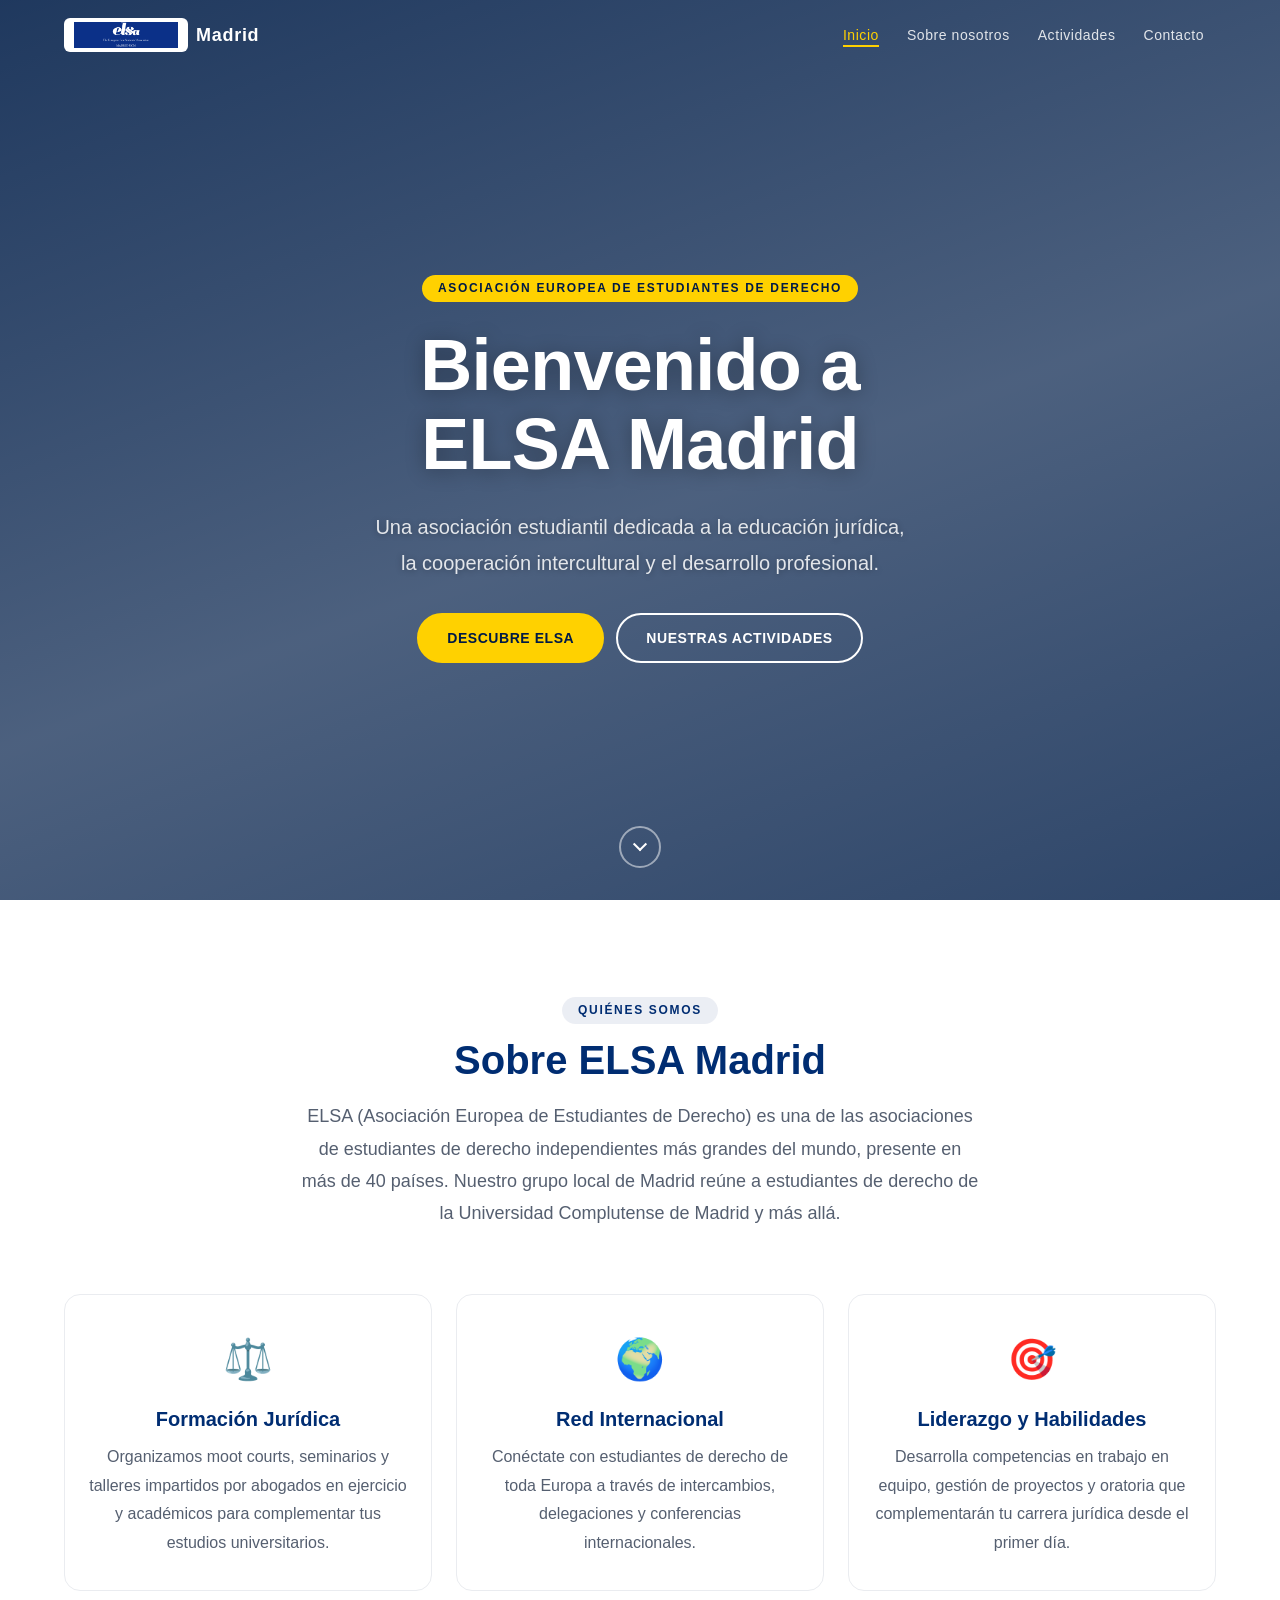
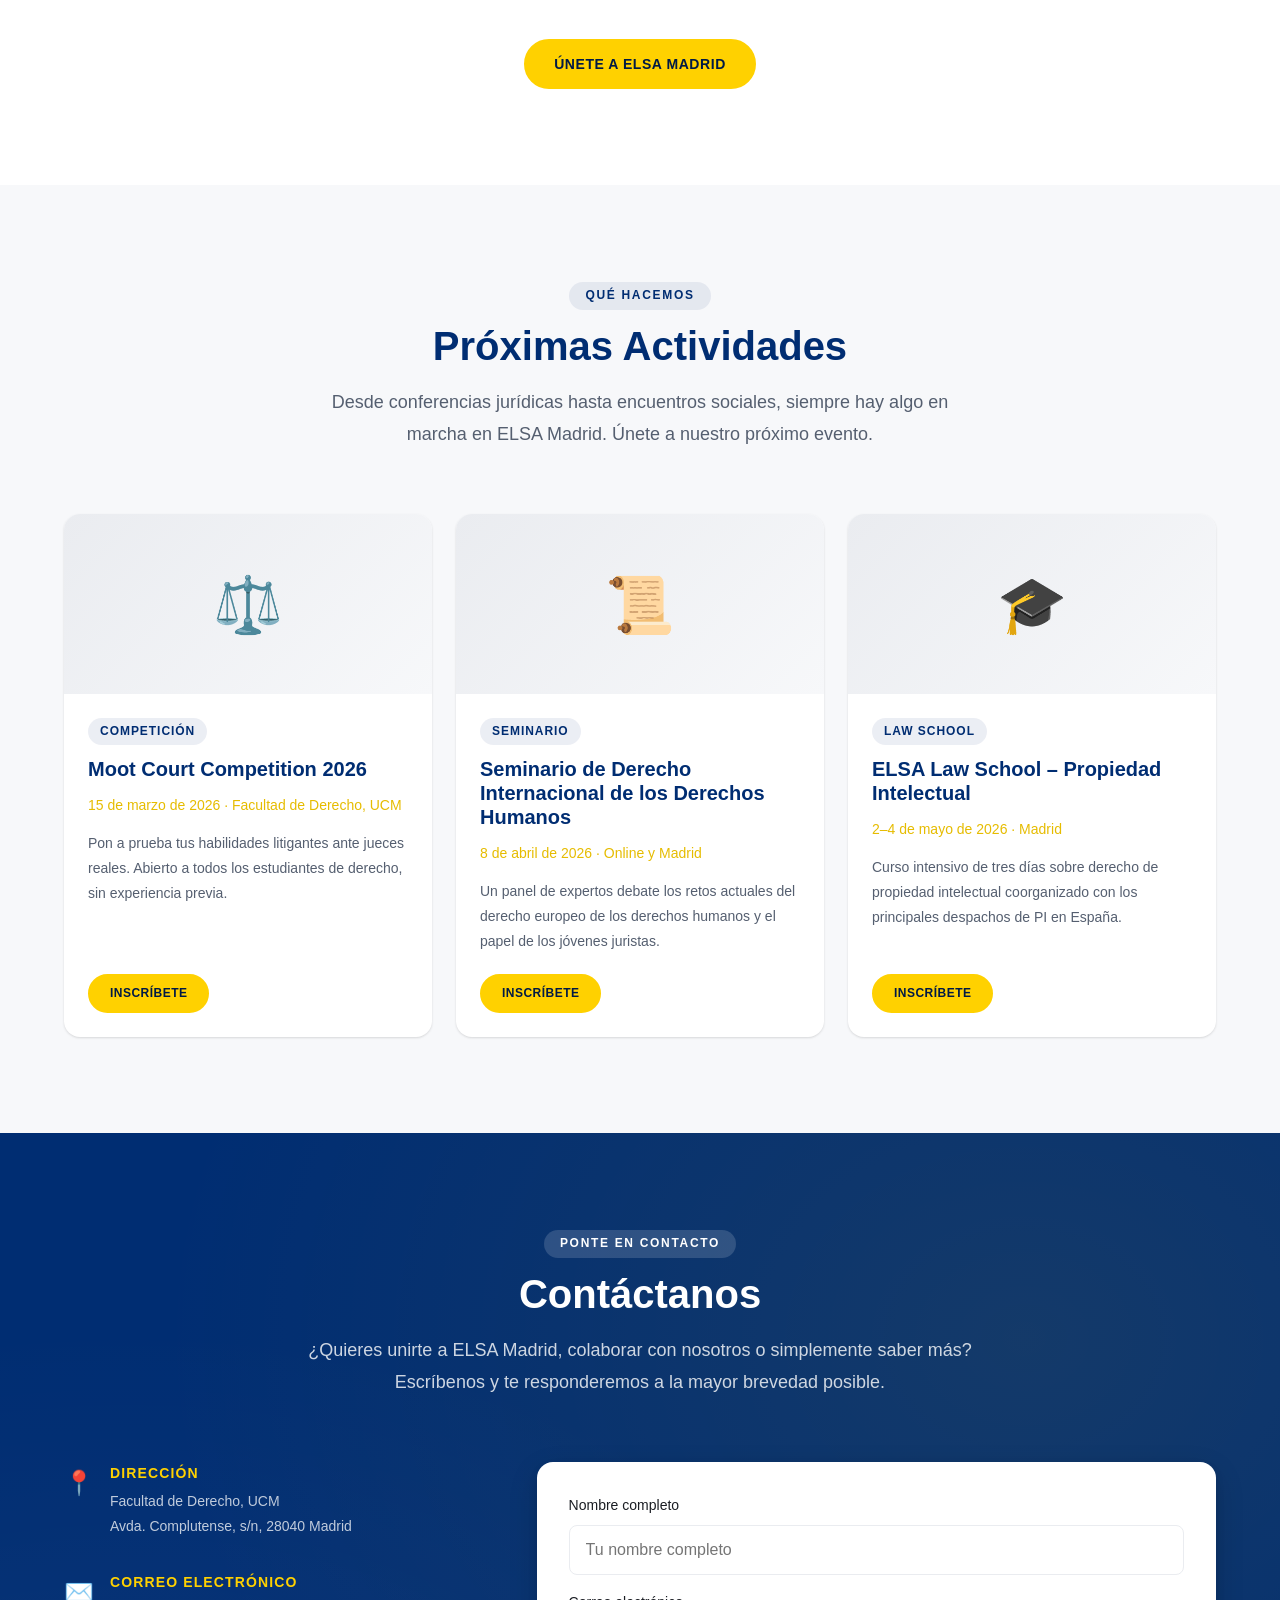
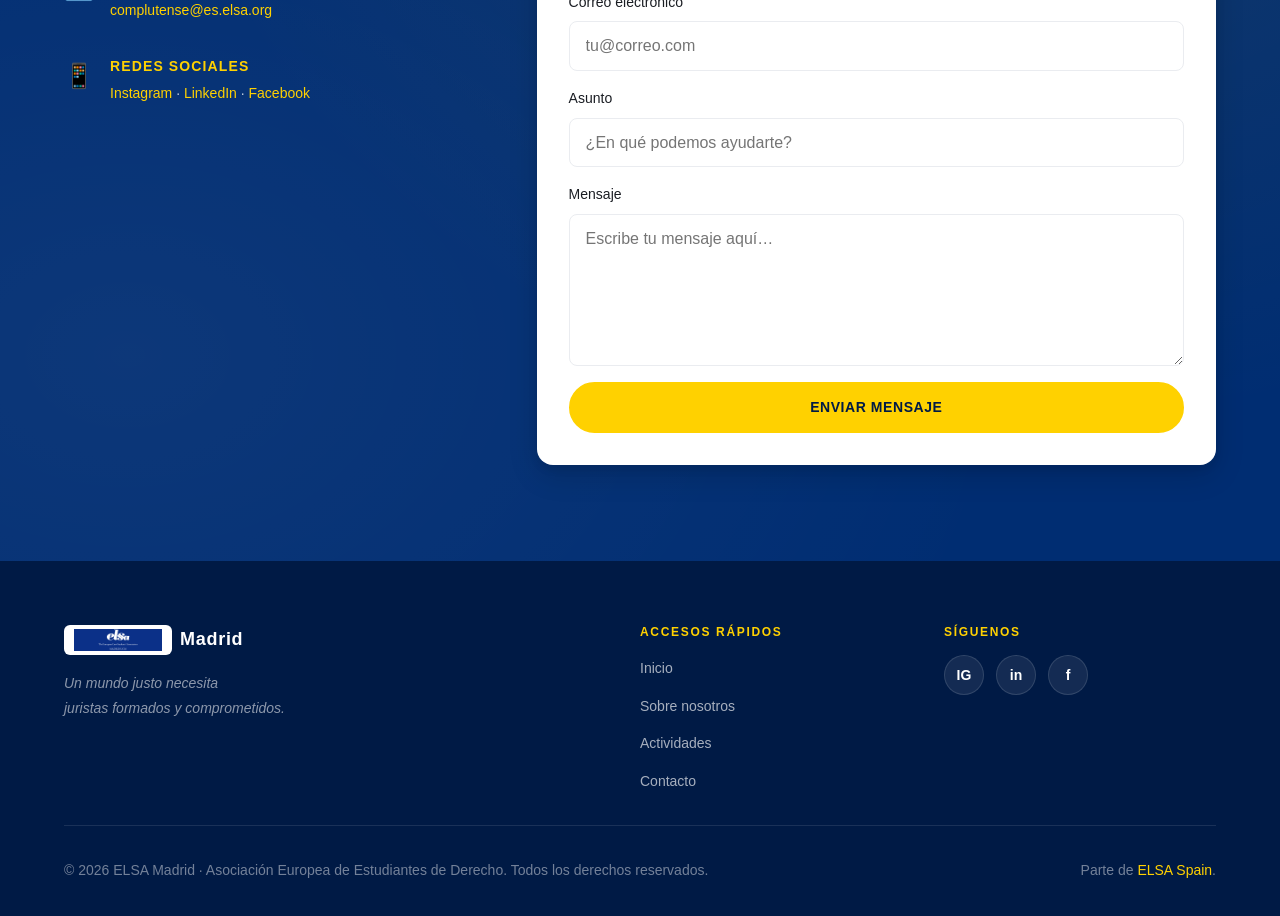
==== commit 63ec7b47: "lavado de cara, reinicio desde cero" ====
--- a/index.html
+++ b/index.html
@@ -1,155 +1,337 @@
 <!DOCTYPE html>
 <html lang="es">
 <head>
-    <meta charset="UTF-8">
-    <meta name="viewport" content="width=device-width, initial-scale=1.0">
-    <title>ELSA Madrid UCM</title>
-    <link rel="stylesheet" href="assets/css/style.css">
+  <meta charset="UTF-8" />
+  <meta name="viewport" content="width=device-width, initial-scale=1.0" />
+  <meta name="description" content="ELSA Madrid – Grupo local de la Asociación Europea de Estudiantes de Derecho. Educación jurídica, cooperación intercultural y liderazgo." />
+  <title>ELSA Madrid</title>
+  <link rel="stylesheet" href="assets/css/styles.css" />
 </head>
 <body>
-    <header class="navbar" id="navbar">
-        <div class="navbar-inner">
-            <nav class="navbar-nav" id="navbar-nav">
-                <a href="about.html" class="nav-link">Nosotros</a>
-                <a href="events.html" class="nav-link">Actividades</a>
-                <a href="blog.html" class="nav-link">Desarrollo profesional</a>
-                <a href="index.html" class="nav-logo"><img src="assets/images/elsa-blue.png" alt="ELSA logo"></a>
-                <a href="events.html" class="nav-link">Eventos</a>
-                <a href="board.html" class="nav-link">Junta local</a>
-                <a href="contact.html" class="nav-link">Contacto</a>
-            </nav>
-            <button class="navbar-burger" id="navbar-burger" aria-label="Abrir menú" aria-expanded="false">
-                <span></span><span></span><span></span>
-            </button>
-        </div>
-    </header>
-    <main>
-        <!-- HERO -->
-        <section class="hero" id="hero">
-            <div class="hero-shapes">
-                <div class="shape shape-1"></div>
-                <div class="shape shape-2"></div>
-                <div class="shape shape-3"></div>
-                <div class="shape shape-4"></div>
-            </div>
-            <div class="hero-content">
-                <div class="hero-badge" data-animate="fade-down">&#9670; ELSA Spain &bull; Universidad Complutense de Madrid</div>
-                <h1 class="hero-title" data-animate="fade-up">
-                    <span class="hero-title-line">Bienvenido a</span>
-                    <span class="hero-title-main">ELSA Madrid <em>UCM</em></span>
-                </h1>
-                <p class="hero-subtitle" data-animate="fade-up" data-delay="200">
-                    La red de estudiantes de Derecho más grande de Europa,<br>en el corazón de Madrid.
+
+  <!-- ============================================================
+       HEADER / STICKY NAVBAR
+  ============================================================ -->
+  <header class="header" id="header">
+    <nav class="navbar" aria-label="Main navigation">
+      <div class="nav-container">
+
+        <!-- Logo -->
+        <a href="#home" class="nav-logo" aria-label="Inicio de ELSA Madrid">
+          <img src="assets/images/elsa-blue.png" alt="ELSA Logo" class="logo-img" />
+          <span class="logo-text">Madrid</span>
+        </a>
+
+        <!-- Botón hamburguesa (móvil) -->
+        <button class="nav-toggle" id="navToggle" aria-label="Abrir menú de navegación" aria-expanded="false" aria-controls="navMenu">
+          <span class="hamburger-line"></span>
+          <span class="hamburger-line"></span>
+          <span class="hamburger-line"></span>
+        </button>
+
+        <!-- Menú de navegación -->
+        <ul class="nav-menu" id="navMenu" role="list">
+          <li><a href="#home"       class="nav-link active">Inicio</a></li>
+          <li><a href="#about"      class="nav-link">Sobre nosotros</a></li>
+          <li><a href="#activities" class="nav-link">Actividades</a></li>
+          <li><a href="#contact"    class="nav-link">Contacto</a></li>
+        </ul>
+
+      </div>
+    </nav>
+  </header>
+
+  <main>
+
+    <!-- ============================================================
+         HERO SECTION
+    ============================================================ -->
+    <section class="hero" id="home" aria-label="Sección principal">
+      <!-- Imagen de fondo vía CSS -->
+      <div class="hero-overlay" aria-hidden="true"></div>
+      <div class="hero-content">
+        <span class="hero-tag">Asociación Europea de Estudiantes de Derecho</span>
+        <h1 class="hero-title">Bienvenido a ELSA&nbsp;Madrid</h1>
+        <p class="hero-subtitle">
+          Una asociación estudiantil dedicada a la educación jurídica,<br />
+          la cooperación intercultural y el desarrollo profesional.
+        </p>
+        <div class="hero-actions">
+          <a href="#about"      class="btn btn-primary">Descubre ELSA</a>
+          <a href="#activities" class="btn btn-outline">Nuestras actividades</a>
+        </div>
+      </div>
+      <!-- Indicador de scroll -->
+      <a href="#about" class="hero-scroll" aria-label="Desplazarse a la sección Sobre nosotros">
+        <span class="scroll-arrow" aria-hidden="true"></span>
+      </a>
+    </section>
+
+    <!-- ============================================================
+         ABOUT SECTION
+    ============================================================ -->
+    <section class="section about" id="about" aria-labelledby="about-heading">
+      <div class="container">
+
+        <div class="section-header">
+          <span class="section-tag">Quiénes somos</span>
+          <h2 class="section-title" id="about-heading">Sobre ELSA Madrid</h2>
+          <p class="section-subtitle">
+            ELSA (Asociación Europea de Estudiantes de Derecho) es una de las asociaciones
+            de estudiantes de derecho independientes más grandes del mundo, presente en más
+            de 40 países. Nuestro grupo local de Madrid reúne a estudiantes de derecho de
+            la Universidad Complutense de Madrid y más allá.
+          </p>
+        </div>
+
+        <div class="about-grid">
+
+          <div class="about-card reveal">
+            <div class="about-card__icon" aria-hidden="true">⚖️</div>
+            <h3 class="about-card__title">Formación Jurídica</h3>
+            <p class="about-card__text">
+              Organizamos moot courts, seminarios y talleres impartidos por
+              abogados en ejercicio y académicos para complementar tus estudios universitarios.
+            </p>
+          </div>
+
+          <div class="about-card reveal">
+            <div class="about-card__icon" aria-hidden="true">🌍</div>
+            <h3 class="about-card__title">Red Internacional</h3>
+            <p class="about-card__text">
+              Conéctate con estudiantes de derecho de toda Europa a través de
+              intercambios, delegaciones y conferencias internacionales.
+            </p>
+          </div>
+
+          <div class="about-card reveal">
+            <div class="about-card__icon" aria-hidden="true">🎯</div>
+            <h3 class="about-card__title">Liderazgo y Habilidades</h3>
+            <p class="about-card__text">
+              Desarrolla competencias en trabajo en equipo, gestión de proyectos
+              y oratoria que complementarán tu carrera jurídica desde el primer día.
+            </p>
+          </div>
+
+        </div>
+
+        <div class="about-cta">
+          <a href="#contact" class="btn btn-primary">Únete a ELSA Madrid</a>
+        </div>
+
+      </div>
+    </section>
+
+    <!-- ============================================================
+         ACTIVITIES SECTION
+    ============================================================ -->
+    <section class="section activities" id="activities" aria-labelledby="activities-heading">
+      <div class="container">
+
+        <div class="section-header">
+          <span class="section-tag">Qué hacemos</span>
+          <h2 class="section-title" id="activities-heading">Próximas Actividades</h2>
+          <p class="section-subtitle">
+            Desde conferencias jurídicas hasta encuentros sociales, siempre hay algo
+            en marcha en ELSA Madrid. Únete a nuestro próximo evento.
+          </p>
+        </div>
+
+        <div class="activities-grid">
+
+          <!-- Actividad 1 -->
+          <article class="activity-card reveal" aria-label="Evento: Moot Court Competition">
+            <div class="activity-card__image" aria-hidden="true">
+              <div class="img-placeholder">
+                <span>⚖️</span>
+              </div>
+            </div>
+            <div class="activity-card__body">
+              <span class="activity-card__category">Competición</span>
+              <h3 class="activity-card__title">Moot Court Competition 2026</h3>
+              <p class="activity-card__date">
+                <time datetime="2026-03-15">15 de marzo de 2026</time> · Facultad de Derecho, UCM
+              </p>
+              <p class="activity-card__text">
+                Pon a prueba tus habilidades litigantes ante jueces reales.
+                Abierto a todos los estudiantes de derecho, sin experiencia previa.
+              </p>
+              <a href="#contact" class="btn btn-small btn-primary">Inscríbete</a>
+            </div>
+          </article>
+
+          <!-- Actividad 2 -->
+          <article class="activity-card reveal" aria-label="Evento: Seminario de Derechos Humanos">
+            <div class="activity-card__image" aria-hidden="true">
+              <div class="img-placeholder">
+                <span>📜</span>
+              </div>
+            </div>
+            <div class="activity-card__body">
+              <span class="activity-card__category">Seminario</span>
+              <h3 class="activity-card__title">Seminario de Derecho Internacional de los Derechos Humanos</h3>
+              <p class="activity-card__date">
+                <time datetime="2026-04-08">8 de abril de 2026</time> · Online y Madrid
+              </p>
+              <p class="activity-card__text">
+                Un panel de expertos debate los retos actuales del derecho europeo
+                de los derechos humanos y el papel de los jóvenes juristas.
+              </p>
+              <a href="#contact" class="btn btn-small btn-primary">Inscríbete</a>
+            </div>
+          </article>
+
+          <!-- Actividad 3 -->
+          <article class="activity-card reveal" aria-label="Evento: ELSA Law School">
+            <div class="activity-card__image" aria-hidden="true">
+              <div class="img-placeholder">
+                <span>🎓</span>
+              </div>
+            </div>
+            <div class="activity-card__body">
+              <span class="activity-card__category">Law School</span>
+              <h3 class="activity-card__title">ELSA Law School – Propiedad Intelectual</h3>
+              <p class="activity-card__date">
+                <time datetime="2026-05-02">2–4 de mayo de 2026</time> · Madrid
+              </p>
+              <p class="activity-card__text">
+                Curso intensivo de tres días sobre derecho de propiedad intelectual
+                coorganizado con los principales despachos de PI en España.
+              </p>
+              <a href="#contact" class="btn btn-small btn-primary">Inscríbete</a>
+            </div>
+          </article>
+
+        </div>
+
+      </div>
+    </section>
+
+    <!-- ============================================================
+         CONTACT SECTION
+    ============================================================ -->
+    <section class="section contact" id="contact" aria-labelledby="contact-heading">
+      <div class="container">
+
+        <div class="section-header section-header--light">
+          <span class="section-tag section-tag--light">Ponte en contacto</span>
+          <h2 class="section-title section-title--light" id="contact-heading">Contáctanos</h2>
+          <p class="section-subtitle section-subtitle--light">
+            ¿Quieres unirte a ELSA Madrid, colaborar con nosotros o simplemente saber más?
+            Escríbenos y te responderemos a la mayor brevedad posible.
+          </p>
+        </div>
+
+        <div class="contact-layout">
+
+          <!-- Información de contacto -->
+          <div class="contact-info reveal">
+            <div class="contact-info__item">
+              <span class="contact-info__icon" aria-hidden="true">📍</span>
+              <div>
+                <strong>Dirección</strong>
+                <p>Facultad de Derecho, UCM<br />Avda. Complutense, s/n, 28040 Madrid</p>
+              </div>
+            </div>
+            <div class="contact-info__item">
+              <span class="contact-info__icon" aria-hidden="true">✉️</span>
+              <div>
+                <strong>Correo electrónico</strong>
+                <p><a href="mailto:complutense@es.elsa.org" class="contact-link">complutense@es.elsa.org</a></p>
+              </div>
+            </div>
+            <div class="contact-info__item">
+              <span class="contact-info__icon" aria-hidden="true">📱</span>
+              <div>
+                <strong>Redes sociales</strong>
+                <p>
+                  <a href="https://www.instagram.com/elsamadriducm" target="_blank" rel="noopener noreferrer" class="contact-link">Instagram</a> ·
+                  <a href="https://www.linkedin.com/company/elsa-complutense/" target="_blank" rel="noopener noreferrer" class="contact-link">LinkedIn</a> ·
+                  <a href="https://www.facebook.com/DerechoUCM" target="_blank" rel="noopener noreferrer" class="contact-link">Facebook</a>
                 </p>
-                <div class="hero-actions" data-animate="fade-up" data-delay="400">
-                    <a href="about.html" class="btn-primary">Conócenos</a>
-                    <a href="events.html" class="btn-outline">Ver eventos &rarr;</a>
-                </div>
-            </div>
-            <div class="hero-scroll-indicator">
-                <span>Descubre más</span>
-                <div class="scroll-chevron">
-                    <svg viewBox="0 0 24 24" fill="none" stroke="currentColor" stroke-width="2">
-                        <polyline points="6 9 12 15 18 9"></polyline>
-                    </svg>
-                </div>
-            </div>
-        </section>
-
-        <!-- STATS -->
-        <section class="stats-strip">
-            <div class="stat-item" data-animate="fade-up">
-                <span class="stat-number" data-target="200">0</span><span class="stat-suffix">+</span>
-                <span class="stat-label">Miembros activos</span>
-            </div>
-            <div class="stat-item" data-animate="fade-up" data-delay="100">
-                <span class="stat-number" data-target="50">0</span><span class="stat-suffix">+</span>
-                <span class="stat-label">Eventos al año</span>
-            </div>
-            <div class="stat-item" data-animate="fade-up" data-delay="200">
-                <span class="stat-number" data-target="40">0</span><span class="stat-suffix"></span>
-                <span class="stat-label">Países en ELSA</span>
-            </div>
-            <div class="stat-item" data-animate="fade-up" data-delay="300">
-                <span class="stat-number" data-target="1986">0</span><span class="stat-suffix"></span>
-                <span class="stat-label">Fundación ELSA</span>
-            </div>
-        </section>
-
-        <!-- OVERVIEW -->
-        <section class="overview">
-            <div class="overview-grid">
-                <div class="overview-card" data-animate="fade-up">
-                    <div class="overview-icon">&#9878;</div>
-                    <h3>Formación jurídica</h3>
-                    <p>Talleres, moot courts y seminarios para desarrollar competencias prácticas del Derecho.</p>
-                </div>
-                <div class="overview-card" data-animate="fade-up" data-delay="150">
-                    <div class="overview-icon">&#127758;</div>
-                    <h3>Red internacional</h3>
-                    <p>Conectamos estudiantes europeos de Derecho a través de programas de intercambio y conferencias.</p>
-                </div>
-                <div class="overview-card" data-animate="fade-up" data-delay="300">
-                    <div class="overview-icon">&#127942;</div>
-                    <h3>Desarrollo profesional</h3>
-                    <p>Networking con despachos, empresas e instituciones para impulsar tu carrera jurídica.</p>
-                </div>
-            </div>
-        </section>
-    </main>
-
-    <script src="assets/js/main.js"></script>
-
-    <!-- FOOTER -->
-    <footer class="site-footer">
-        <div class="footer-wave">
-            <svg viewBox="0 0 1440 80" preserveAspectRatio="none" xmlns="http://www.w3.org/2000/svg">
-                <path d="M0,40 C240,80 480,0 720,40 C960,80 1200,0 1440,40 L1440,80 L0,80 Z" fill="#002a5c"/>
-            </svg>
-        </div>
-        <div class="footer-inner">
-            <div class="footer-brand">
-                <img src="assets/images/elsa-blue.png" alt="ELSA Madrid UCM" class="footer-logo">
-                <p>Grupo local de ELSA en la Universidad Complutense de Madrid. Formando a los juristas del mañana.</p>
-                <div class="footer-social">
-                    <a href="https://www.instagram.com/elsamadriducm/?hl=es" aria-label="Instagram" class="social-link" target="_blank" rel="noopener">
-                        <svg viewBox="0 0 24 24" fill="none" stroke="currentColor" stroke-width="2"><rect x="2" y="2" width="20" height="20" rx="5"/><circle cx="12" cy="12" r="4"/><circle cx="17.5" cy="6.5" r="1" fill="currentColor" stroke="none"/></svg>
-                    </a>
-                    <a href="https://www.linkedin.com/company/elsa-complutense/?originalSubdomain=es" aria-label="LinkedIn" class="social-link" target="_blank" rel="noopener">
-                        <svg viewBox="0 0 24 24" fill="none" stroke="currentColor" stroke-width="2"><rect x="2" y="2" width="20" height="20" rx="3"/><line x1="8" y1="11" x2="8" y2="16"/><line x1="8" y1="8" x2="8" y2="8.5"/><path d="M12 11v5M12 11c0-1.5 1-2 2-2s2 .5 2 2v3"/></svg>
-                    </a>
-                    <a href="https://www.facebook.com/DerechoUCM" aria-label="Facebook" class="social-link" target="_blank" rel="noopener">
-                        <svg viewBox="0 0 24 24" fill="currentColor" stroke="none"><path d="M24 12.073c0-6.627-5.373-12-12-12s-12 5.373-12 12c0 5.99 4.388 10.954 10.125 11.854v-8.385H7.078v-3.47h3.047V9.43c0-3.007 1.792-4.669 4.533-4.669 1.312 0 2.686.235 2.686.235v2.953H15.83c-1.491 0-1.956.925-1.956 1.874v2.25h3.328l-.532 3.47h-2.796v8.385C19.612 23.027 24 18.062 24 12.073z"/></svg>
-                    </a>
-                </div>
-            </div>
-            <div class="footer-nav">
-                <h4>Navegación</h4>
-                <ul>
-                    <li><a href="index.html">Inicio</a></li>
-                    <li><a href="about.html">Quiénes somos</a></li>
-                    <li><a href="events.html">Eventos</a></li>
-                    <li><a href="blog.html">Desarrollo profesional</a></li>
-                    <li><a href="board.html">Junta local</a></li>
-                    <li><a href="contact.html">Contacto</a></li>
-                </ul>
-            </div>
-            <div class="footer-contact">
-                <h4>Contacto</h4>
-                <address>
-                    <p>Facultad de Derecho<br>Universidad Complutense de Madrid<br>28040 Madrid, España</p>
-                </address>
-                <a href="mailto:complutense@es.elsa.org" class="footer-email">complutense@es.elsa.org</a>
-                <div class="footer-orgs">
-                    <a href="https://elsaspain.org" target="_blank" rel="noopener" class="footer-org-link">ELSA Spain</a>
-                    <span>·</span>
-                    <a href="https://elsa.org" target="_blank" rel="noopener" class="footer-org-link">ELSA International</a>
-                </div>
-            </div>
-        </div>
-        <div class="footer-bottom">
-            <p>&copy; 2026 ELSA Madrid UCM &nbsp;&bull;&nbsp; Todos los derechos reservados</p>
-        </div>
-    </footer>
+              </div>
+            </div>
+          </div>
+
+          <!-- Formulario de contacto -->
+          <form class="contact-form reveal" action="#" method="post" novalidate aria-label="Formulario de contacto">
+            <div class="form-group">
+              <label for="name">Nombre completo</label>
+              <input type="text" id="name" name="name" placeholder="Tu nombre completo" required autocomplete="name" />
+            </div>
+            <div class="form-group">
+              <label for="email">Correo electrónico</label>
+              <input type="email" id="email" name="email" placeholder="tu@correo.com" required autocomplete="email" />
+            </div>
+            <div class="form-group">
+              <label for="subject">Asunto</label>
+              <input type="text" id="subject" name="subject" placeholder="¿En qué podemos ayudarte?" required />
+            </div>
+            <div class="form-group">
+              <label for="message">Mensaje</label>
+              <textarea id="message" name="message" rows="5" placeholder="Escribe tu mensaje aquí…" required></textarea>
+            </div>
+            <button type="submit" class="btn btn-primary btn-full">Enviar mensaje</button>
+          </form>
+
+        </div>
+
+      </div>
+    </section>
+
+  </main>
+
+  <!-- ============================================================
+       FOOTER
+  ============================================================ -->
+  <footer class="footer" aria-label="Site footer">
+    <div class="container">
+      <div class="footer-grid">
+
+        <div class="footer-brand">
+          <a href="#home" class="nav-logo footer-logo" aria-label="ELSA Madrid">
+            <img src="assets/images/elsa-blue.png" alt="Logo ELSA" class="logo-img logo-img--footer" />
+            <span class="logo-text">Madrid</span>
+          </a>
+          <p class="footer-tagline">
+            Un mundo justo necesita<br />juristas formados y comprometidos.
+          </p>
+        </div>
+
+        <nav class="footer-nav" aria-label="Navegación del pie de página">
+          <h3 class="footer-nav__heading">Accesos rápidos</h3>
+          <ul role="list">
+            <li><a href="#home">Inicio</a></li>
+            <li><a href="#about">Sobre nosotros</a></li>
+            <li><a href="#activities">Actividades</a></li>
+            <li><a href="#contact">Contacto</a></li>
+          </ul>
+        </nav>
+
+        <div class="footer-social">
+          <h3 class="footer-nav__heading">Síguenos</h3>
+          <div class="social-links">
+            <a href="https://www.instagram.com/elsamadriducm" target="_blank" rel="noopener noreferrer" class="social-link" aria-label="Instagram">IG</a>
+            <a href="https://www.linkedin.com/company/elsa-complutense/" target="_blank" rel="noopener noreferrer" class="social-link" aria-label="LinkedIn">in</a>
+            <a href="https://www.facebook.com/DerechoUCM" target="_blank" rel="noopener noreferrer" class="social-link" aria-label="Facebook">f</a>
+          </div>
+        </div>
+
+      </div>
+
+      <div class="footer-bottom">
+        <p>
+          &copy; <span id="currentYear"></span> ELSA Madrid · Asociación Europea de Estudiantes de Derecho.
+          Todos los derechos reservados.
+        </p>
+        <p>
+          Parte de <a href="https://www.elsaspain.org" target="_blank" rel="noopener noreferrer" class="contact-link">ELSA Spain</a>.
+        </p>
+      </div>
+    </div>
+  </footer>
+
+  <script src="assets/js/main.js"></script>
+
 </body>
-</html>+</html>
--- a/assets/css/styles.css
+++ b/assets/css/styles.css
@@ -0,0 +1,1141 @@
+/* ================================================================
+   ELSA Madrid – styles.css
+   Official palette: #002D72 (navy), #FFD100 (gold), #FFFFFF (white)
+   Structure:
+     1. CSS Custom Properties (variables)
+     2. Reset & Base
+     3. Typography
+     4. Utility classes
+     5. Header & Navbar
+     6. Hero Section
+     7. Section commons
+     8. About Section
+     9. Activities Section
+    10. Contact Section
+    11. Footer
+    12. Animations & Transitions
+    13. Media queries (responsive)
+================================================================ */
+
+
+/* ================================================================
+   1. CSS CUSTOM PROPERTIES
+================================================================ */
+:root {
+  /* Brand colours */
+  --color-navy:       #002D72;
+  --color-navy-dark:  #001a45;
+  --color-navy-light: #1a4494;
+  --color-gold:       #FFD100;
+  --color-gold-dark:  #e6bc00;
+  --color-white:      #FFFFFF;
+
+  /* Neutral tones */
+  --color-grey-100:   #F7F8FA;
+  --color-grey-200:   #EAECF0;
+  --color-grey-400:   #9AA3B2;
+  --color-grey-600:   #555F70;
+  --color-grey-900:   #1A1D23;
+
+  /* Functional */
+  --color-text:       var(--color-grey-900);
+  --color-text-muted: var(--color-grey-600);
+  --color-bg:         var(--color-white);
+  --color-bg-alt:     var(--color-grey-100);
+
+  /* Typography */
+  --font-sans:   'Segoe UI', 'Helvetica Neue', Arial, sans-serif;
+  --font-serif:  Georgia, 'Times New Roman', serif;
+
+  --text-xs:   0.75rem;    /* 12px */
+  --text-sm:   0.875rem;   /* 14px */
+  --text-base: 1rem;       /* 16px */
+  --text-md:   1.125rem;   /* 18px */
+  --text-lg:   1.25rem;    /* 20px */
+  --text-xl:   1.5rem;     /* 24px */
+  --text-2xl:  2rem;       /* 32px */
+  --text-3xl:  2.5rem;     /* 40px */
+  --text-4xl:  3.25rem;    /* 52px */
+  --text-hero: clamp(2.4rem, 6vw, 4.5rem);
+
+  --weight-regular: 400;
+  --weight-medium:  500;
+  --weight-bold:    700;
+  --weight-black:   900;
+
+  --leading-tight:  1.2;
+  --leading-normal: 1.6;
+  --leading-loose:  1.8;
+
+  /* Spacing scale */
+  --space-1:  0.25rem;
+  --space-2:  0.5rem;
+  --space-3:  0.75rem;
+  --space-4:  1rem;
+  --space-6:  1.5rem;
+  --space-8:  2rem;
+  --space-12: 3rem;
+  --space-16: 4rem;
+  --space-24: 6rem;
+
+  /* Layout */
+  --container-max: 1200px;
+  --container-pad: 1.5rem;
+  --navbar-height: 70px;
+  --border-radius: 8px;
+  --border-radius-lg: 16px;
+  --border-radius-pill: 999px;
+
+  /* Shadows */
+  --shadow-sm: 0 1px 3px rgba(0,0,0,.08), 0 1px 2px rgba(0,0,0,.06);
+  --shadow-md: 0 4px 12px rgba(0,0,0,.10), 0 2px 4px rgba(0,0,0,.06);
+  --shadow-lg: 0 10px 30px rgba(0,0,0,.14), 0 4px 10px rgba(0,0,0,.08);
+  --shadow-navbar: 0 2px 16px rgba(0, 45, 114, .15);
+
+  /* Transitions */
+  --transition-fast: 150ms ease;
+  --transition-base: 300ms ease;
+  --transition-slow: 500ms ease;
+}
+
+
+/* ================================================================
+   2. RESET & BASE
+================================================================ */
+*, *::before, *::after {
+  box-sizing: border-box;
+  margin: 0;
+  padding: 0;
+}
+
+html {
+  scroll-behavior: smooth;
+  font-size: 16px;
+  -webkit-text-size-adjust: 100%;
+}
+
+body {
+  font-family: var(--font-sans);
+  font-size: var(--text-base);
+  line-height: var(--leading-normal);
+  color: var(--color-text);
+  background-color: var(--color-bg);
+  overflow-x: hidden;
+}
+
+img, svg, video {
+  display: block;
+  max-width: 100%;
+}
+
+a {
+  color: inherit;
+  text-decoration: none;
+}
+
+ul, ol {
+  list-style: none;
+}
+
+button {
+  cursor: pointer;
+  border: none;
+  background: none;
+  font: inherit;
+}
+
+input, textarea, select {
+  font: inherit;
+}
+
+/* Scroll padding to offset sticky header */
+:target {
+  scroll-margin-top: calc(var(--navbar-height) + var(--space-4));
+}
+
+/* Focus visible ring */
+:focus-visible {
+  outline: 3px solid var(--color-gold);
+  outline-offset: 3px;
+}
+
+
+/* ================================================================
+   3. TYPOGRAPHY
+================================================================ */
+h1, h2, h3, h4, h5, h6 {
+  font-weight: var(--weight-bold);
+  line-height: var(--leading-tight);
+  color: var(--color-navy);
+}
+
+p {
+  line-height: var(--leading-loose);
+  color: var(--color-text-muted);
+}
+
+strong {
+  font-weight: var(--weight-bold);
+  color: var(--color-text);
+}
+
+
+/* ================================================================
+   4. UTILITY CLASSES
+================================================================ */
+
+/* Container */
+.container {
+  width: 100%;
+  max-width: var(--container-max);
+  margin-inline: auto;
+  padding-inline: var(--container-pad);
+}
+
+/* Buttons */
+.btn {
+  display: inline-flex;
+  align-items: center;
+  justify-content: center;
+  gap: var(--space-2);
+  padding: 0.75rem 1.75rem;
+  font-size: var(--text-sm);
+  font-weight: var(--weight-bold);
+  letter-spacing: 0.04em;
+  text-transform: uppercase;
+  border-radius: var(--border-radius-pill);
+  border: 2px solid transparent;
+  transition:
+    background-color var(--transition-base),
+    color            var(--transition-base),
+    border-color     var(--transition-base),
+    box-shadow       var(--transition-base),
+    transform        var(--transition-fast);
+  white-space: nowrap;
+}
+
+.btn:hover {
+  transform: translateY(-2px);
+}
+
+.btn:active {
+  transform: translateY(0);
+}
+
+/* Primary button – gold fill */
+.btn-primary {
+  background-color: var(--color-gold);
+  color: var(--color-navy-dark);
+  border-color: var(--color-gold);
+}
+
+.btn-primary:hover {
+  background-color: var(--color-gold-dark);
+  border-color: var(--color-gold-dark);
+  box-shadow: 0 6px 20px rgba(255, 209, 0, .40);
+}
+
+/* Outline button – white border */
+.btn-outline {
+  background-color: transparent;
+  color: var(--color-white);
+  border-color: var(--color-white);
+}
+
+.btn-outline:hover {
+  background-color: var(--color-white);
+  color: var(--color-navy);
+  box-shadow: 0 6px 20px rgba(255,255,255,.25);
+}
+
+/* Small button variant */
+.btn-small {
+  padding: 0.5rem 1.25rem;
+  font-size: var(--text-xs);
+}
+
+/* Full-width button */
+.btn-full {
+  width: 100%;
+}
+
+/* Image placeholder */
+.img-placeholder {
+  width: 100%;
+  height: 100%;
+  display: flex;
+  align-items: center;
+  justify-content: center;
+  background: linear-gradient(135deg, var(--color-grey-200) 0%, var(--color-grey-100) 100%);
+  font-size: 3.5rem;
+}
+
+
+/* ================================================================
+   5. HEADER & NAVBAR
+================================================================ */
+.header {
+  position: fixed;
+  top: 0;
+  left: 0;
+  right: 0;
+  z-index: 1000;
+  transition: background-color var(--transition-base), box-shadow var(--transition-base);
+}
+
+/* Transparent on top of hero */
+.header--transparent {
+  background-color: transparent;
+}
+
+/* Solid once scrolled */
+.header--scrolled {
+  background-color: var(--color-navy);
+  box-shadow: var(--shadow-navbar);
+}
+
+.navbar {
+  height: var(--navbar-height);
+}
+
+.nav-container {
+  height: 100%;
+  max-width: var(--container-max);
+  margin-inline: auto;
+  padding-inline: var(--container-pad);
+  display: flex;
+  align-items: center;
+  justify-content: space-between;
+}
+
+/* Logo */
+.nav-logo {
+  display: flex;
+  align-items: center;
+  gap: var(--space-2);
+  text-decoration: none;
+  transition: opacity var(--transition-fast);
+}
+
+.nav-logo:hover {
+  opacity: 0.85;
+}
+
+.logo-badge {
+  height: 38px;
+  padding-inline: var(--space-3);
+  display: flex;
+  align-items: center;
+  justify-content: center;
+  background-color: var(--color-gold);
+  color: var(--color-navy-dark);
+  font-weight: var(--weight-black);
+  font-size: var(--text-sm);
+  letter-spacing: 0.12em;
+  border-radius: 4px;
+  transition: background-color var(--transition-base);
+}
+
+/* Actual logo image when available */
+.logo-img {
+  height: 34px;
+  width: auto;
+  object-fit: contain;
+  background-color: var(--color-white);
+  padding: 4px 10px;
+  border-radius: 6px;
+}
+
+.logo-img--footer {
+  height: 30px;
+  opacity: 1;
+}
+
+.logo-text {
+  font-size: var(--text-md);
+  font-weight: var(--weight-bold);
+  color: var(--color-white);
+  letter-spacing: 0.04em;
+}
+
+/* Nav menu */
+.nav-menu {
+  display: flex;
+  align-items: center;
+  gap: var(--space-1);
+}
+
+.nav-link {
+  position: relative;
+  padding: var(--space-2) var(--space-3);
+  font-size: var(--text-sm);
+  font-weight: var(--weight-medium);
+  color: rgba(255,255,255,.85);
+  letter-spacing: 0.04em;
+  border-radius: var(--border-radius);
+  transition: color var(--transition-base), background-color var(--transition-base);
+}
+
+/* Underline effect */
+.nav-link::after {
+  content: '';
+  position: absolute;
+  bottom: 4px;
+  left: var(--space-3);
+  right: var(--space-3);
+  height: 2px;
+  background-color: var(--color-gold);
+  transform: scaleX(0);
+  transform-origin: center;
+  transition: transform var(--transition-base);
+}
+
+.nav-link:hover,
+.nav-link.active {
+  color: var(--color-gold);
+}
+
+.nav-link:hover::after,
+.nav-link.active::after {
+  transform: scaleX(1);
+}
+
+/* Hamburger button */
+.nav-toggle {
+  display: none;
+  flex-direction: column;
+  gap: 5px;
+  padding: var(--space-2);
+  border-radius: var(--border-radius);
+  transition: background-color var(--transition-fast);
+}
+
+.nav-toggle:hover {
+  background-color: rgba(255,255,255,.10);
+}
+
+.hamburger-line {
+  display: block;
+  width: 24px;
+  height: 2px;
+  background-color: var(--color-white);
+  border-radius: 2px;
+  transition: transform var(--transition-base), opacity var(--transition-base);
+}
+
+/* Hamburger → X animation */
+.nav-toggle[aria-expanded="true"] .hamburger-line:nth-child(1) {
+  transform: translateY(7px) rotate(45deg);
+}
+
+.nav-toggle[aria-expanded="true"] .hamburger-line:nth-child(2) {
+  opacity: 0;
+}
+
+.nav-toggle[aria-expanded="true"] .hamburger-line:nth-child(3) {
+  transform: translateY(-7px) rotate(-45deg);
+}
+
+
+/* ================================================================
+   6. HERO SECTION
+================================================================ */
+.hero {
+  position: relative;
+  min-height: 100vh;
+  display: flex;
+  align-items: center;
+  justify-content: center;
+  text-align: center;
+  padding-block: calc(var(--navbar-height) + var(--space-16)) var(--space-24);
+  padding-inline: var(--container-pad);
+
+  /* Background image – replace URL with actual image */
+  background-image:
+    url('https://images.unsplash.com/photo-1589829545856-d10d557cf95f?w=1600&auto=format&fit=crop&q=80');
+  background-size: cover;
+  background-position: center;
+  background-repeat: no-repeat;
+  background-attachment: fixed;
+}
+
+/* Dark gradient overlay */
+.hero-overlay {
+  position: absolute;
+  inset: 0;
+  background: linear-gradient(
+    160deg,
+    rgba(0, 29, 72, .88) 0%,
+    rgba(0, 29, 72, .70) 55%,
+    rgba(0, 29, 72, .82) 100%
+  );
+  pointer-events: none;
+}
+
+.hero-content {
+  position: relative;
+  z-index: 1;
+  max-width: 760px;
+  display: flex;
+  flex-direction: column;
+  align-items: center;
+  gap: var(--space-6);
+  animation: fadeInUp 0.9s ease both;
+}
+
+.hero-tag {
+  display: inline-block;
+  padding: var(--space-1) var(--space-4);
+  background-color: var(--color-gold);
+  color: var(--color-navy-dark);
+  font-size: var(--text-xs);
+  font-weight: var(--weight-bold);
+  letter-spacing: 0.14em;
+  text-transform: uppercase;
+  border-radius: var(--border-radius-pill);
+}
+
+.hero-title {
+  font-size: var(--text-hero);
+  font-weight: var(--weight-black);
+  color: var(--color-white);
+  line-height: 1.1;
+  letter-spacing: -0.01em;
+  text-shadow: 0 2px 20px rgba(0,0,0,.30);
+}
+
+.hero-subtitle {
+  font-size: clamp(1rem, 2.5vw, 1.25rem);
+  color: rgba(255,255,255,.85);
+  line-height: var(--leading-loose);
+  text-shadow: 0 1px 6px rgba(0,0,0,.30);
+}
+
+.hero-actions {
+  display: flex;
+  flex-wrap: wrap;
+  gap: var(--space-3);
+  justify-content: center;
+  margin-top: var(--space-2);
+}
+
+/* Scroll arrow */
+.hero-scroll {
+  position: absolute;
+  bottom: var(--space-8);
+  left: 50%;
+  transform: translateX(-50%);
+  z-index: 1;
+  display: flex;
+  align-items: center;
+  justify-content: center;
+  width: 42px;
+  height: 42px;
+  border: 2px solid rgba(255,255,255,.50);
+  border-radius: 50%;
+  transition: border-color var(--transition-base), transform var(--transition-base);
+  animation: bounce 2s infinite 2s;
+}
+
+.hero-scroll:hover {
+  border-color: var(--color-gold);
+  transform: translateX(-50%) translateY(-2px);
+}
+
+.scroll-arrow {
+  display: block;
+  width: 10px;
+  height: 10px;
+  border-right: 2px solid var(--color-white);
+  border-bottom: 2px solid var(--color-white);
+  transform: rotate(45deg) translate(-2px, -2px);
+}
+
+
+/* ================================================================
+   7. SECTION COMMONS
+================================================================ */
+.section {
+  padding-block: var(--space-24);
+}
+
+.section-header {
+  text-align: center;
+  max-width: 680px;
+  margin-inline: auto;
+  margin-bottom: var(--space-16);
+}
+
+.section-tag {
+  display: inline-block;
+  margin-bottom: var(--space-3);
+  padding: var(--space-1) var(--space-4);
+  background-color: rgba(0, 45, 114, .08);
+  color: var(--color-navy);
+  font-size: var(--text-xs);
+  font-weight: var(--weight-bold);
+  letter-spacing: 0.14em;
+  text-transform: uppercase;
+  border-radius: var(--border-radius-pill);
+}
+
+.section-tag--light {
+  background-color: rgba(255,255,255,.15);
+  color: var(--color-white);
+}
+
+.section-title {
+  font-size: clamp(var(--text-2xl), 4vw, var(--text-3xl));
+  margin-bottom: var(--space-4);
+}
+
+.section-title--light {
+  color: var(--color-white);
+}
+
+.section-subtitle {
+  font-size: var(--text-md);
+  color: var(--color-text-muted);
+  line-height: var(--leading-loose);
+}
+
+.section-subtitle--light {
+  color: rgba(255,255,255,.80);
+}
+
+
+/* ================================================================
+   8. ABOUT SECTION
+================================================================ */
+.about {
+  background-color: var(--color-bg);
+}
+
+.about-grid {
+  display: grid;
+  grid-template-columns: repeat(3, 1fr);
+  gap: var(--space-6);
+  margin-bottom: var(--space-12);
+}
+
+.about-card {
+  position: relative;
+  padding: var(--space-8) var(--space-6);
+  background-color: var(--color-bg);
+  border: 1px solid var(--color-grey-200);
+  border-radius: var(--border-radius-lg);
+  text-align: center;
+  transition:
+    transform    var(--transition-base),
+    box-shadow   var(--transition-base),
+    border-color var(--transition-base);
+  overflow: hidden;
+}
+
+/* Gold top accent line */
+.about-card::before {
+  content: '';
+  position: absolute;
+  top: 0;
+  left: 0;
+  right: 0;
+  height: 4px;
+  background: linear-gradient(90deg, var(--color-navy), var(--color-gold));
+  transform: scaleX(0);
+  transform-origin: left;
+  transition: transform var(--transition-base);
+}
+
+.about-card:hover {
+  transform: translateY(-6px);
+  box-shadow: var(--shadow-lg);
+  border-color: transparent;
+}
+
+.about-card:hover::before {
+  transform: scaleX(1);
+}
+
+.about-card__icon {
+  font-size: 2.5rem;
+  margin-bottom: var(--space-4);
+}
+
+.about-card__title {
+  font-size: var(--text-lg);
+  color: var(--color-navy);
+  margin-bottom: var(--space-3);
+}
+
+.about-card__text {
+  font-size: var(--text-base);
+  line-height: var(--leading-loose);
+}
+
+.about-cta {
+  text-align: center;
+}
+
+
+/* ================================================================
+   9. ACTIVITIES SECTION
+================================================================ */
+.activities {
+  background-color: var(--color-grey-100);
+}
+
+.activities-grid {
+  display: grid;
+  grid-template-columns: repeat(3, 1fr);
+  gap: var(--space-6);
+}
+
+.activity-card {
+  background-color: var(--color-white);
+  border-radius: var(--border-radius-lg);
+  overflow: hidden;
+  box-shadow: var(--shadow-sm);
+  display: flex;
+  flex-direction: column;
+  transition:
+    transform  var(--transition-base),
+    box-shadow var(--transition-base);
+}
+
+.activity-card:hover {
+  transform: translateY(-6px);
+  box-shadow: var(--shadow-lg);
+}
+
+.activity-card__image {
+  height: 180px;
+  overflow: hidden;
+  flex-shrink: 0;
+}
+
+.activity-card__body {
+  padding: var(--space-6);
+  display: flex;
+  flex-direction: column;
+  gap: var(--space-3);
+  flex: 1;
+}
+
+.activity-card__category {
+  display: inline-block;
+  padding: var(--space-1) var(--space-3);
+  background-color: rgba(0, 45, 114, .08);
+  color: var(--color-navy);
+  font-size: var(--text-xs);
+  font-weight: var(--weight-bold);
+  letter-spacing: 0.08em;
+  text-transform: uppercase;
+  border-radius: var(--border-radius-pill);
+  align-self: flex-start;
+}
+
+.activity-card__title {
+  font-size: var(--text-lg);
+  color: var(--color-navy);
+  line-height: var(--leading-tight);
+}
+
+.activity-card__date {
+  font-size: var(--text-sm);
+  color: var(--color-gold-dark);
+  font-weight: var(--weight-medium);
+}
+
+.activity-card__text {
+  font-size: var(--text-sm);
+  flex: 1;
+}
+
+.activity-card .btn {
+  margin-top: var(--space-2);
+  align-self: flex-start;
+}
+
+
+/* ================================================================
+  10. CONTACT SECTION
+================================================================ */
+.contact {
+  background-color: var(--color-navy);
+  background-image:
+    radial-gradient(ellipse at 80% 20%, rgba(255,209,0,.08) 0%, transparent 60%),
+    radial-gradient(ellipse at 10% 80%, rgba(255,255,255,.05) 0%, transparent 55%);
+}
+
+.contact-layout {
+  display: grid;
+  grid-template-columns: 1fr 1.6fr;
+  gap: var(--space-12);
+  align-items: start;
+}
+
+/* Contact Info */
+.contact-info {
+  display: flex;
+  flex-direction: column;
+  gap: var(--space-8);
+}
+
+.contact-info__item {
+  display: flex;
+  align-items: flex-start;
+  gap: var(--space-4);
+}
+
+.contact-info__icon {
+  font-size: var(--text-xl);
+  flex-shrink: 0;
+  margin-top: 2px;
+}
+
+.contact-info__item strong {
+  display: block;
+  color: var(--color-gold);
+  font-size: var(--text-sm);
+  letter-spacing: 0.08em;
+  text-transform: uppercase;
+  margin-bottom: var(--space-1);
+}
+
+.contact-info__item p {
+  color: rgba(255,255,255,.75);
+  font-size: var(--text-sm);
+  line-height: var(--leading-loose);
+}
+
+.contact-link {
+  color: var(--color-gold);
+  transition: opacity var(--transition-fast);
+}
+
+.contact-link:hover {
+  opacity: 0.80;
+  text-decoration: underline;
+}
+
+/* Contact Form */
+.contact-form {
+  background-color: var(--color-white);
+  padding: var(--space-8);
+  border-radius: var(--border-radius-lg);
+  display: flex;
+  flex-direction: column;
+  gap: var(--space-4);
+  box-shadow: var(--shadow-lg);
+}
+
+.form-group {
+  display: flex;
+  flex-direction: column;
+  gap: var(--space-2);
+}
+
+.form-group label {
+  font-size: var(--text-sm);
+  font-weight: var(--weight-medium);
+  color: var(--color-text);
+}
+
+.form-group input,
+.form-group textarea {
+  width: 100%;
+  padding: 0.70rem 1rem;
+  border: 1.5px solid var(--color-grey-200);
+  border-radius: var(--border-radius);
+  font-size: var(--text-base);
+  color: var(--color-text);
+  background-color: var(--color-bg);
+  transition: border-color var(--transition-base), box-shadow var(--transition-base);
+}
+
+.form-group input:focus,
+.form-group textarea:focus {
+  outline: none;
+  border-color: var(--color-navy);
+  box-shadow: 0 0 0 3px rgba(0, 45, 114, .12);
+}
+
+.form-group textarea {
+  resize: vertical;
+  min-height: 130px;
+}
+
+
+/* ================================================================
+  11. FOOTER
+================================================================ */
+.footer {
+  background-color: var(--color-navy-dark);
+  padding-block: var(--space-16) var(--space-8);
+}
+
+.footer-grid {
+  display: grid;
+  grid-template-columns: 2fr 1fr 1fr;
+  gap: var(--space-8);
+  padding-bottom: var(--space-8);
+  border-bottom: 1px solid rgba(255,255,255,.10);
+  margin-bottom: var(--space-8);
+}
+
+.footer-logo {
+  margin-bottom: var(--space-4);
+}
+
+.footer-tagline {
+  font-size: var(--text-sm);
+  color: rgba(255,255,255,.55);
+  line-height: var(--leading-loose);
+  font-style: italic;
+}
+
+.footer-nav__heading {
+  color: var(--color-gold);
+  font-size: var(--text-xs);
+  letter-spacing: 0.14em;
+  text-transform: uppercase;
+  margin-bottom: var(--space-4);
+}
+
+.footer-nav ul {
+  display: flex;
+  flex-direction: column;
+  gap: var(--space-3);
+}
+
+.footer-nav a {
+  font-size: var(--text-sm);
+  color: rgba(255,255,255,.65);
+  transition: color var(--transition-base);
+}
+
+.footer-nav a:hover {
+  color: var(--color-gold);
+}
+
+.social-links {
+  display: flex;
+  gap: var(--space-3);
+}
+
+.social-link {
+  display: flex;
+  align-items: center;
+  justify-content: center;
+  width: 40px;
+  height: 40px;
+  background-color: rgba(255,255,255,.08);
+  color: var(--color-white);
+  font-size: var(--text-sm);
+  font-weight: var(--weight-bold);
+  border-radius: 50%;
+  border: 1px solid rgba(255,255,255,.12);
+  transition:
+    background-color var(--transition-base),
+    color            var(--transition-base),
+    border-color     var(--transition-base),
+    transform        var(--transition-fast);
+}
+
+.social-link:hover {
+  background-color: var(--color-gold);
+  color: var(--color-navy-dark);
+  border-color: var(--color-gold);
+  transform: translateY(-2px);
+}
+
+.footer-bottom {
+  display: flex;
+  flex-wrap: wrap;
+  gap: var(--space-3);
+  justify-content: space-between;
+  align-items: center;
+}
+
+.footer-bottom p {
+  font-size: var(--text-sm);
+  color: rgba(255,255,255,.45);
+}
+
+
+/* ================================================================
+  12. ANIMATIONS & TRANSITIONS
+================================================================ */
+
+/* Fade in from below – keyframe */
+@keyframes fadeInUp {
+  from {
+    opacity: 0;
+    transform: translateY(30px);
+  }
+  to {
+    opacity: 1;
+    transform: translateY(0);
+  }
+}
+
+/* Bounce pulse for scroll arrow */
+@keyframes bounce {
+  0%, 100% { transform: translateX(-50%) translateY(0); }
+  50%       { transform: translateX(-50%) translateY(8px); }
+}
+
+/* Reveal on scroll – initial hidden state */
+.reveal {
+  opacity: 0;
+  transform: translateY(28px);
+  transition:
+    opacity   0.6s ease,
+    transform 0.6s ease;
+}
+
+/* Class toggled by JS when element enters viewport */
+.reveal.visible {
+  opacity: 1;
+  transform: translateY(0);
+}
+
+/* Stagger delays for grid children */
+.about-grid   .reveal:nth-child(2) { transition-delay: 0.12s; }
+.about-grid   .reveal:nth-child(3) { transition-delay: 0.24s; }
+
+.activities-grid .reveal:nth-child(2) { transition-delay: 0.12s; }
+.activities-grid .reveal:nth-child(3) { transition-delay: 0.24s; }
+
+
+/* ================================================================
+  13. MEDIA QUERIES
+================================================================ */
+
+/* ── Tablet: ≤ 1024px ── */
+@media (max-width: 1024px) {
+  .about-grid,
+  .activities-grid {
+    grid-template-columns: repeat(2, 1fr);
+  }
+
+  .contact-layout {
+    grid-template-columns: 1fr;
+  }
+
+  .footer-grid {
+    grid-template-columns: 1fr 1fr;
+  }
+
+  .footer-brand {
+    grid-column: 1 / -1;
+  }
+}
+
+/* ── Mobile: ≤ 768px ── */
+@media (max-width: 768px) {
+  :root {
+    --space-24: 4rem;
+    --space-16: 3rem;
+  }
+
+  /* Mobile navbar */
+  .nav-toggle {
+    display: flex;
+  }
+
+  .nav-menu {
+    position: fixed;
+    top: var(--navbar-height);
+    left: 0;
+    right: 0;
+    flex-direction: column;
+    align-items: stretch;
+    background-color: var(--color-navy-dark);
+    padding: var(--space-4) var(--space-6) var(--space-6);
+    gap: var(--space-1);
+    box-shadow: var(--shadow-navbar);
+
+    /* Hidden state */
+    opacity: 0;
+    visibility: hidden;
+    transform: translateY(-10px);
+    transition:
+      opacity    var(--transition-base),
+      visibility var(--transition-base),
+      transform  var(--transition-base);
+  }
+
+  .nav-menu.open {
+    opacity: 1;
+    visibility: visible;
+    transform: translateY(0);
+  }
+
+  .nav-link {
+    padding: var(--space-3) var(--space-4);
+    font-size: var(--text-base);
+    border-radius: var(--border-radius);
+  }
+
+  .nav-link::after {
+    display: none;
+  }
+
+  .nav-link:hover,
+  .nav-link.active {
+    background-color: rgba(255,255,255,.08);
+    color: var(--color-gold);
+  }
+
+  /* Hero */
+  .hero {
+    background-attachment: scroll;
+    padding-block: calc(var(--navbar-height) + 4rem) 5rem;
+  }
+
+  .hero-actions {
+    flex-direction: column;
+    align-items: center;
+  }
+
+  .hero-actions .btn {
+    width: 100%;
+    max-width: 280px;
+  }
+
+  /* Grids → single column */
+  .about-grid,
+  .activities-grid {
+    grid-template-columns: 1fr;
+  }
+
+  .footer-grid {
+    grid-template-columns: 1fr;
+    gap: var(--space-6);
+  }
+
+  .footer-bottom {
+    flex-direction: column;
+    text-align: center;
+  }
+
+  .contact-form {
+    padding: var(--space-6);
+  }
+}
+
+/* ── Small mobile: ≤ 480px ── */
+@media (max-width: 480px) {
+  .hero-title {
+    font-size: 2.2rem;
+  }
+
+  .section-title {
+    font-size: var(--text-2xl);
+  }
+
+  .contact-form {
+    padding: var(--space-4);
+  }
+}
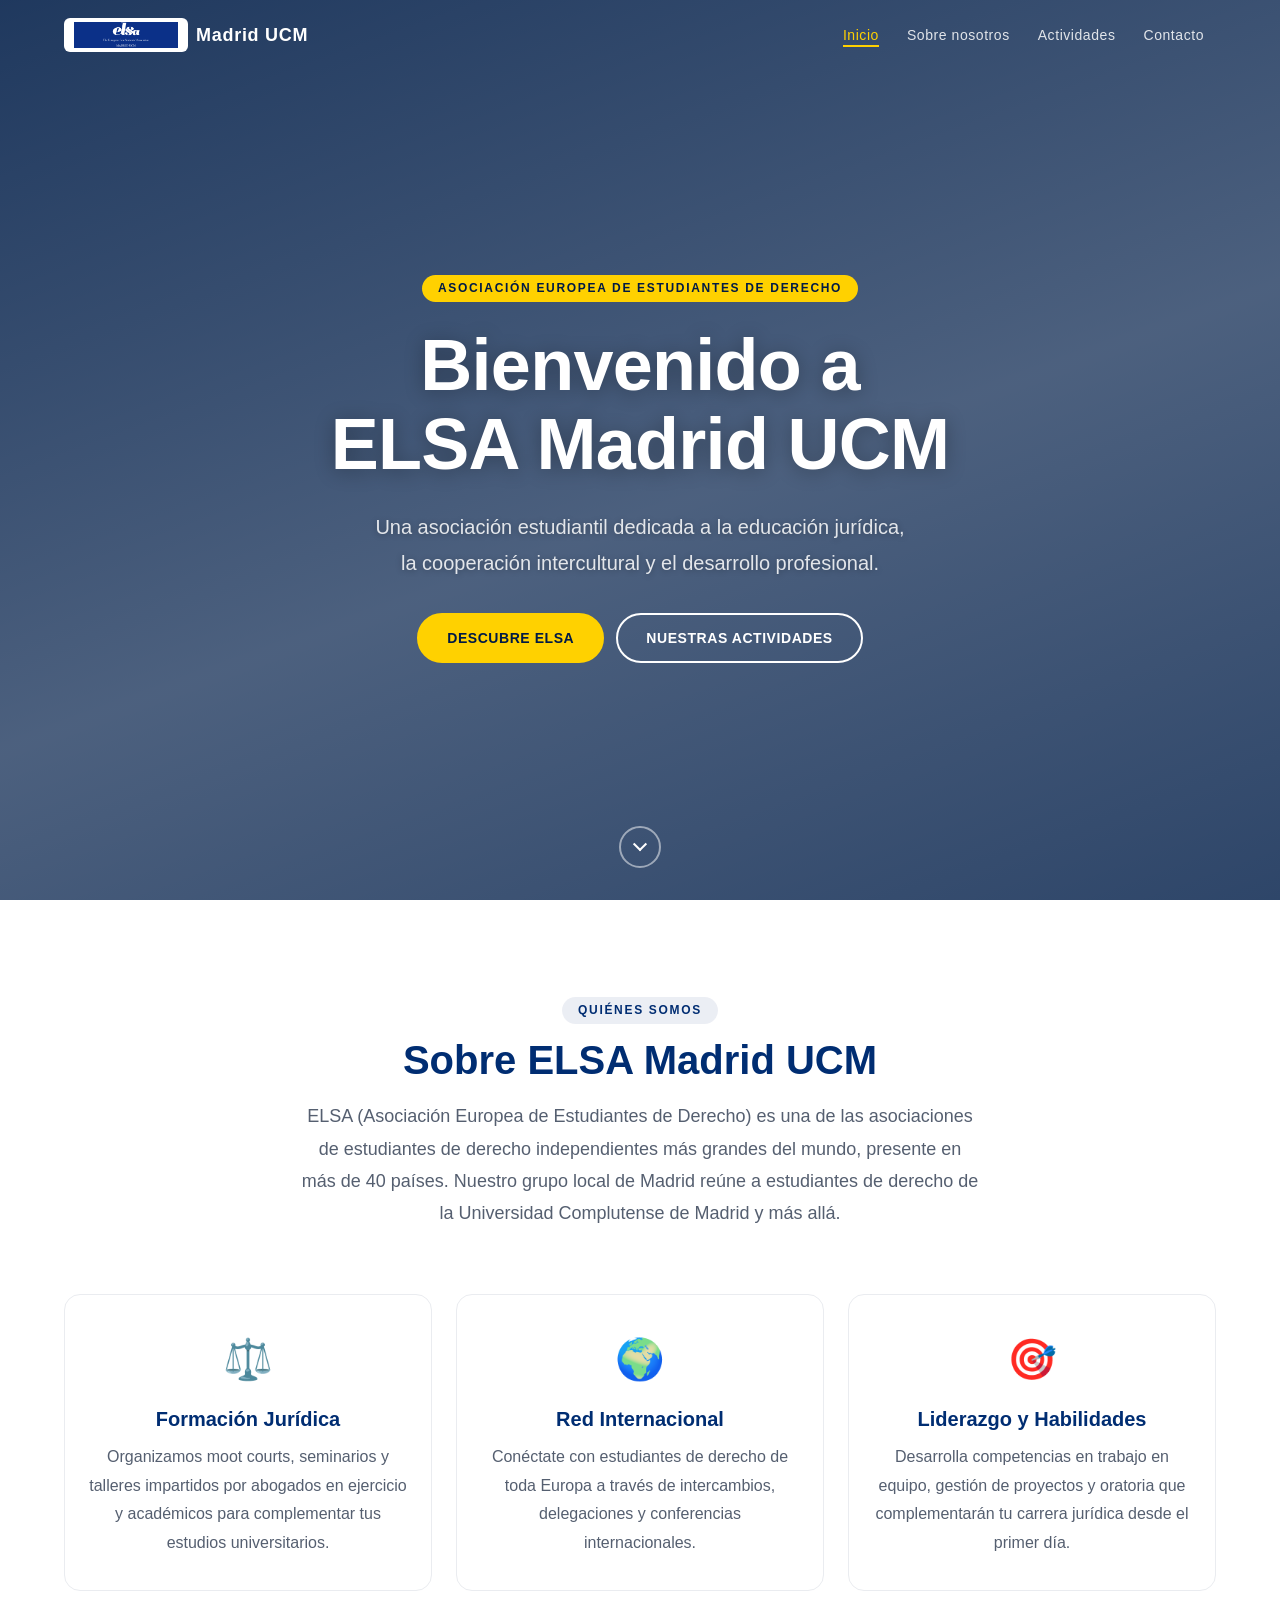
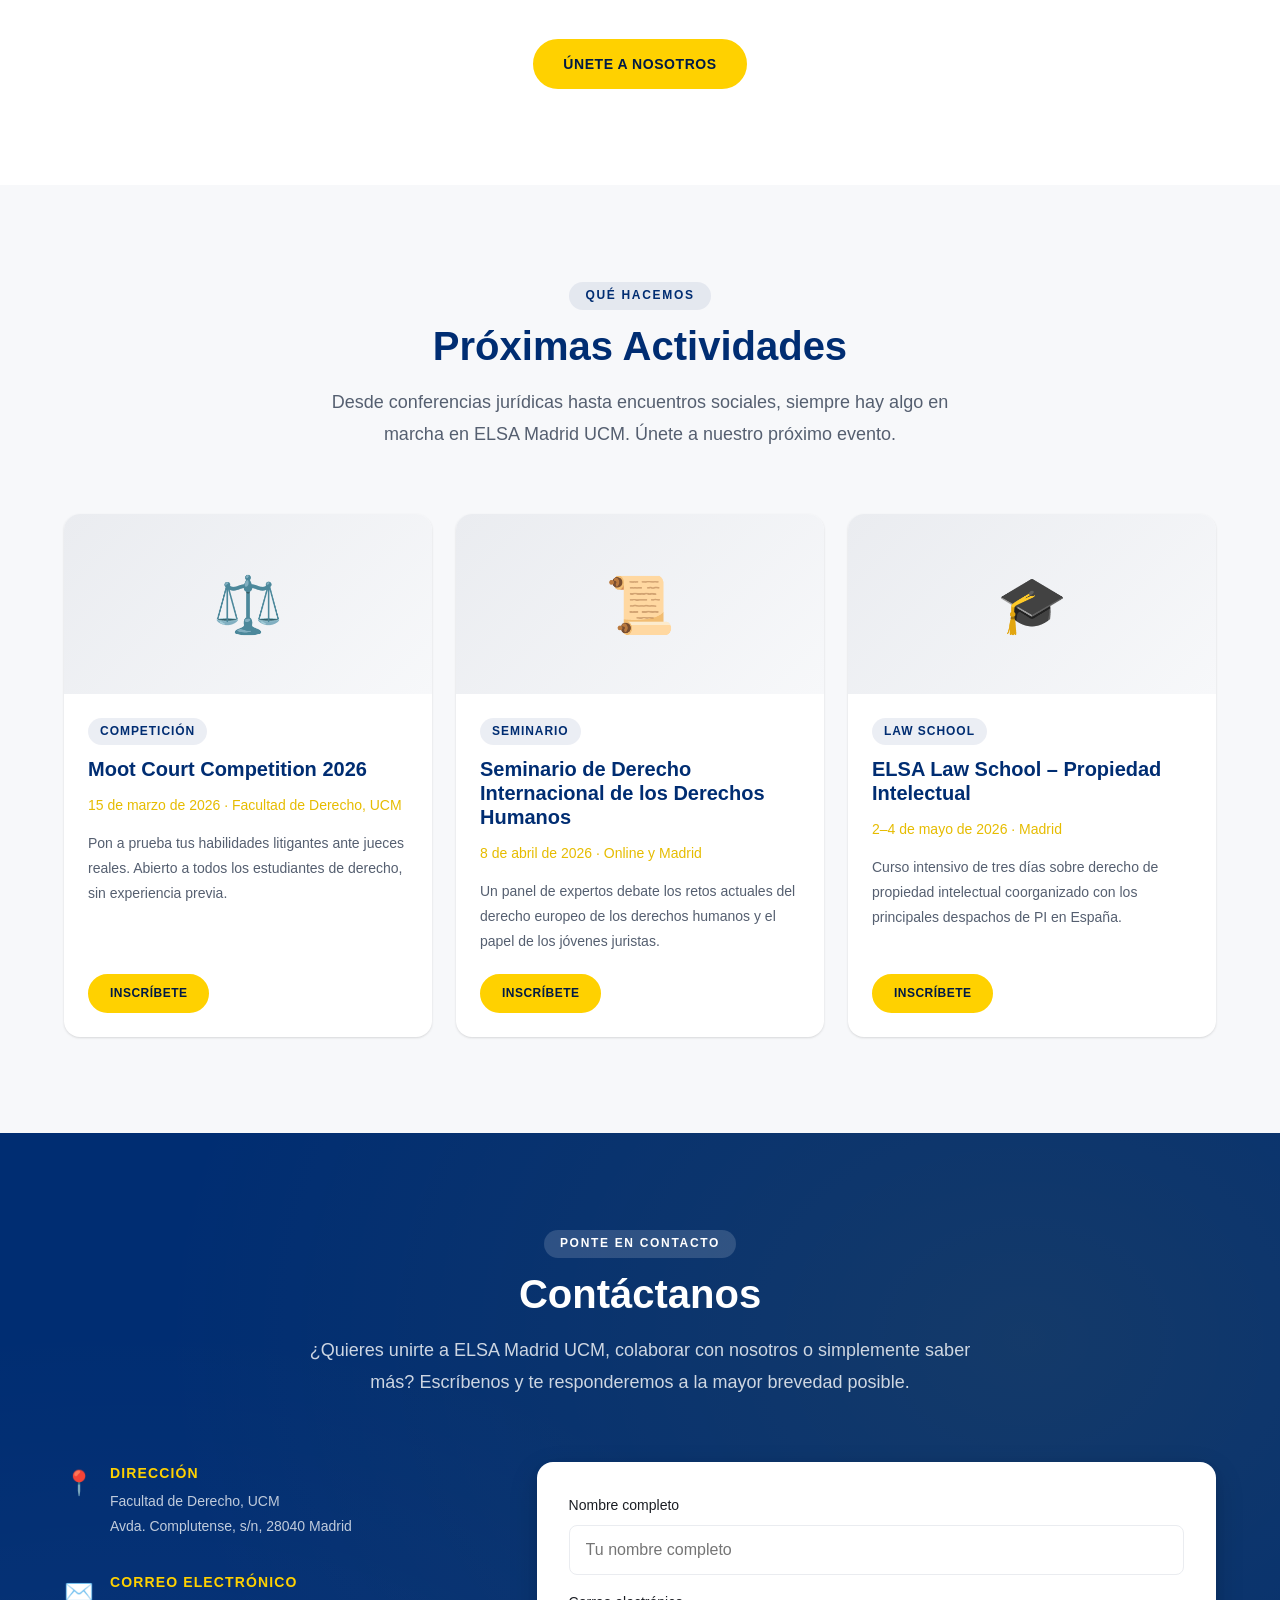
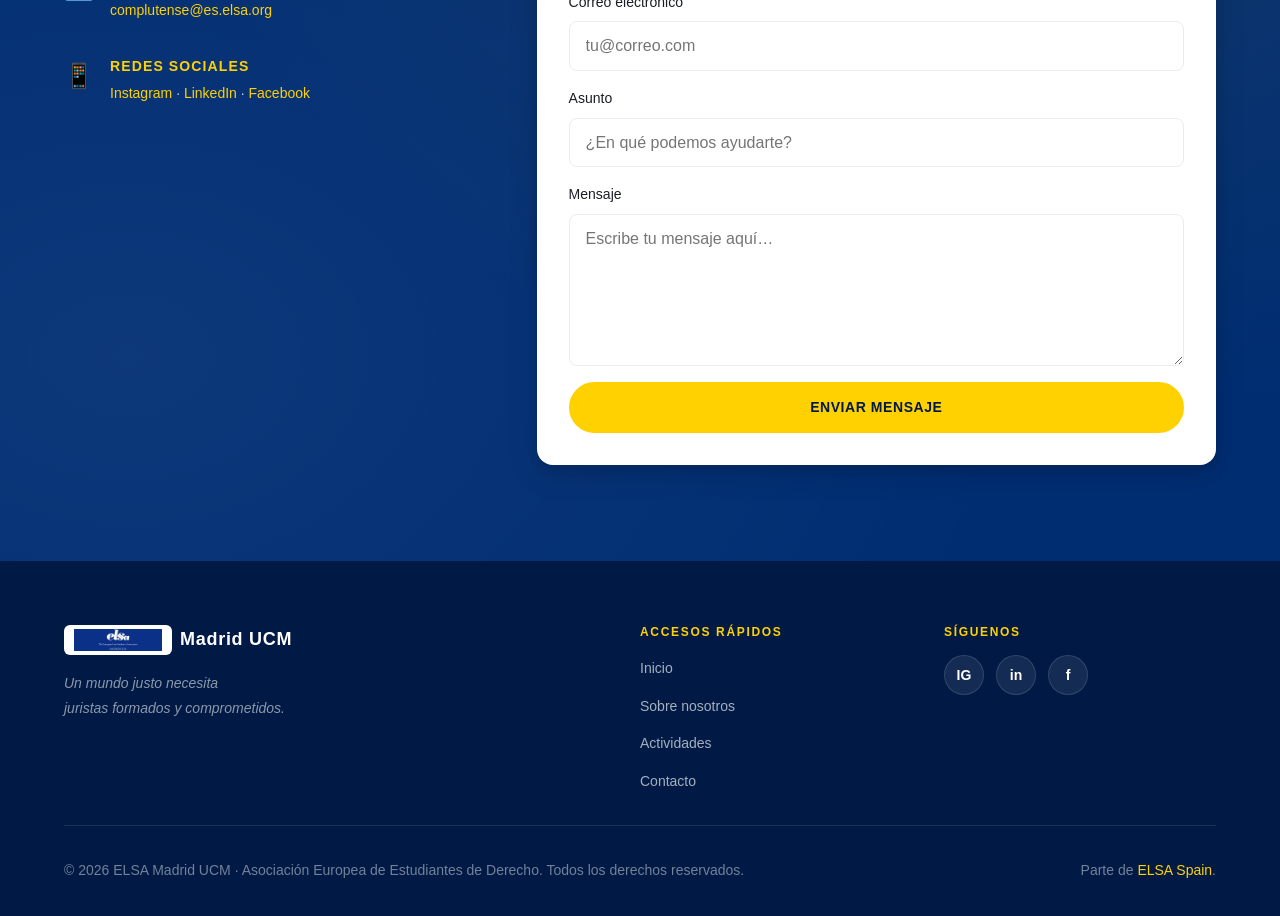
==== commit aed7a89f: "madrid ucm y froms" ====
--- a/index.html
+++ b/index.html
@@ -3,8 +3,8 @@
 <head>
   <meta charset="UTF-8" />
   <meta name="viewport" content="width=device-width, initial-scale=1.0" />
-  <meta name="description" content="ELSA Madrid – Grupo local de la Asociación Europea de Estudiantes de Derecho. Educación jurídica, cooperación intercultural y liderazgo." />
-  <title>ELSA Madrid</title>
+  <meta name="description" content="ELSA Madrid UCM – Grupo local de la Asociación Europea de Estudiantes de Derecho. Educación jurídica, cooperación intercultural y liderazgo." />
+  <title>ELSA Madrid UCM</title>
   <link rel="stylesheet" href="assets/css/styles.css" />
 </head>
 <body>
@@ -17,9 +17,9 @@
       <div class="nav-container">
 
         <!-- Logo -->
-        <a href="#home" class="nav-logo" aria-label="Inicio de ELSA Madrid">
+        <a href="#home" class="nav-logo" aria-label="Inicio de ELSA Madrid UCM">
           <img src="assets/images/elsa-blue.png" alt="ELSA Logo" class="logo-img" />
-          <span class="logo-text">Madrid</span>
+          <span class="logo-text">Madrid UCM</span>
         </a>
 
         <!-- Botón hamburguesa (móvil) -->
@@ -51,7 +51,7 @@
       <div class="hero-overlay" aria-hidden="true"></div>
       <div class="hero-content">
         <span class="hero-tag">Asociación Europea de Estudiantes de Derecho</span>
-        <h1 class="hero-title">Bienvenido a ELSA&nbsp;Madrid</h1>
+        <h1 class="hero-title">Bienvenido a ELSA&nbsp;Madrid UCM</h1>
         <p class="hero-subtitle">
           Una asociación estudiantil dedicada a la educación jurídica,<br />
           la cooperación intercultural y el desarrollo profesional.
@@ -75,7 +75,7 @@
 
         <div class="section-header">
           <span class="section-tag">Quiénes somos</span>
-          <h2 class="section-title" id="about-heading">Sobre ELSA Madrid</h2>
+          <h2 class="section-title" id="about-heading">Sobre ELSA Madrid UCM</h2>
           <p class="section-subtitle">
             ELSA (Asociación Europea de Estudiantes de Derecho) es una de las asociaciones
             de estudiantes de derecho independientes más grandes del mundo, presente en más
@@ -116,7 +116,7 @@
         </div>
 
         <div class="about-cta">
-          <a href="#contact" class="btn btn-primary">Únete a ELSA Madrid</a>
+          <a href="https://forms.gle/DEcQArEJAnnjDr9g6" target="_blank" rel="noopener noreferrer" class="btn btn-primary">Únete a nosotros</a>
         </div>
 
       </div>
@@ -133,7 +133,7 @@
           <h2 class="section-title" id="activities-heading">Próximas Actividades</h2>
           <p class="section-subtitle">
             Desde conferencias jurídicas hasta encuentros sociales, siempre hay algo
-            en marcha en ELSA Madrid. Únete a nuestro próximo evento.
+            en marcha en ELSA Madrid UCM. Únete a nuestro próximo evento.
           </p>
         </div>
 
@@ -217,7 +217,7 @@
           <span class="section-tag section-tag--light">Ponte en contacto</span>
           <h2 class="section-title section-title--light" id="contact-heading">Contáctanos</h2>
           <p class="section-subtitle section-subtitle--light">
-            ¿Quieres unirte a ELSA Madrid, colaborar con nosotros o simplemente saber más?
+            ¿Quieres unirte a ELSA Madrid UCM, colaborar con nosotros o simplemente saber más?
             Escríbenos y te responderemos a la mayor brevedad posible.
           </p>
         </div>
@@ -289,9 +289,9 @@
       <div class="footer-grid">
 
         <div class="footer-brand">
-          <a href="#home" class="nav-logo footer-logo" aria-label="ELSA Madrid">
+          <a href="#home" class="nav-logo footer-logo" aria-label="ELSA Madrid UCM">
             <img src="assets/images/elsa-blue.png" alt="Logo ELSA" class="logo-img logo-img--footer" />
-            <span class="logo-text">Madrid</span>
+            <span class="logo-text">Madrid UCM</span>
           </a>
           <p class="footer-tagline">
             Un mundo justo necesita<br />juristas formados y comprometidos.
@@ -321,7 +321,7 @@
 
       <div class="footer-bottom">
         <p>
-          &copy; <span id="currentYear"></span> ELSA Madrid · Asociación Europea de Estudiantes de Derecho.
+          &copy; <span id="currentYear"></span> ELSA Madrid UCM · Asociación Europea de Estudiantes de Derecho.
           Todos los derechos reservados.
         </p>
         <p>
--- a/assets/css/styles.css
+++ b/assets/css/styles.css
@@ -1,5 +1,5 @@
 /* ================================================================
-   ELSA Madrid – styles.css
+  ELSA Madrid UCM – styles.css
    Official palette: #002D72 (navy), #FFD100 (gold), #FFFFFF (white)
    Structure:
      1. CSS Custom Properties (variables)
